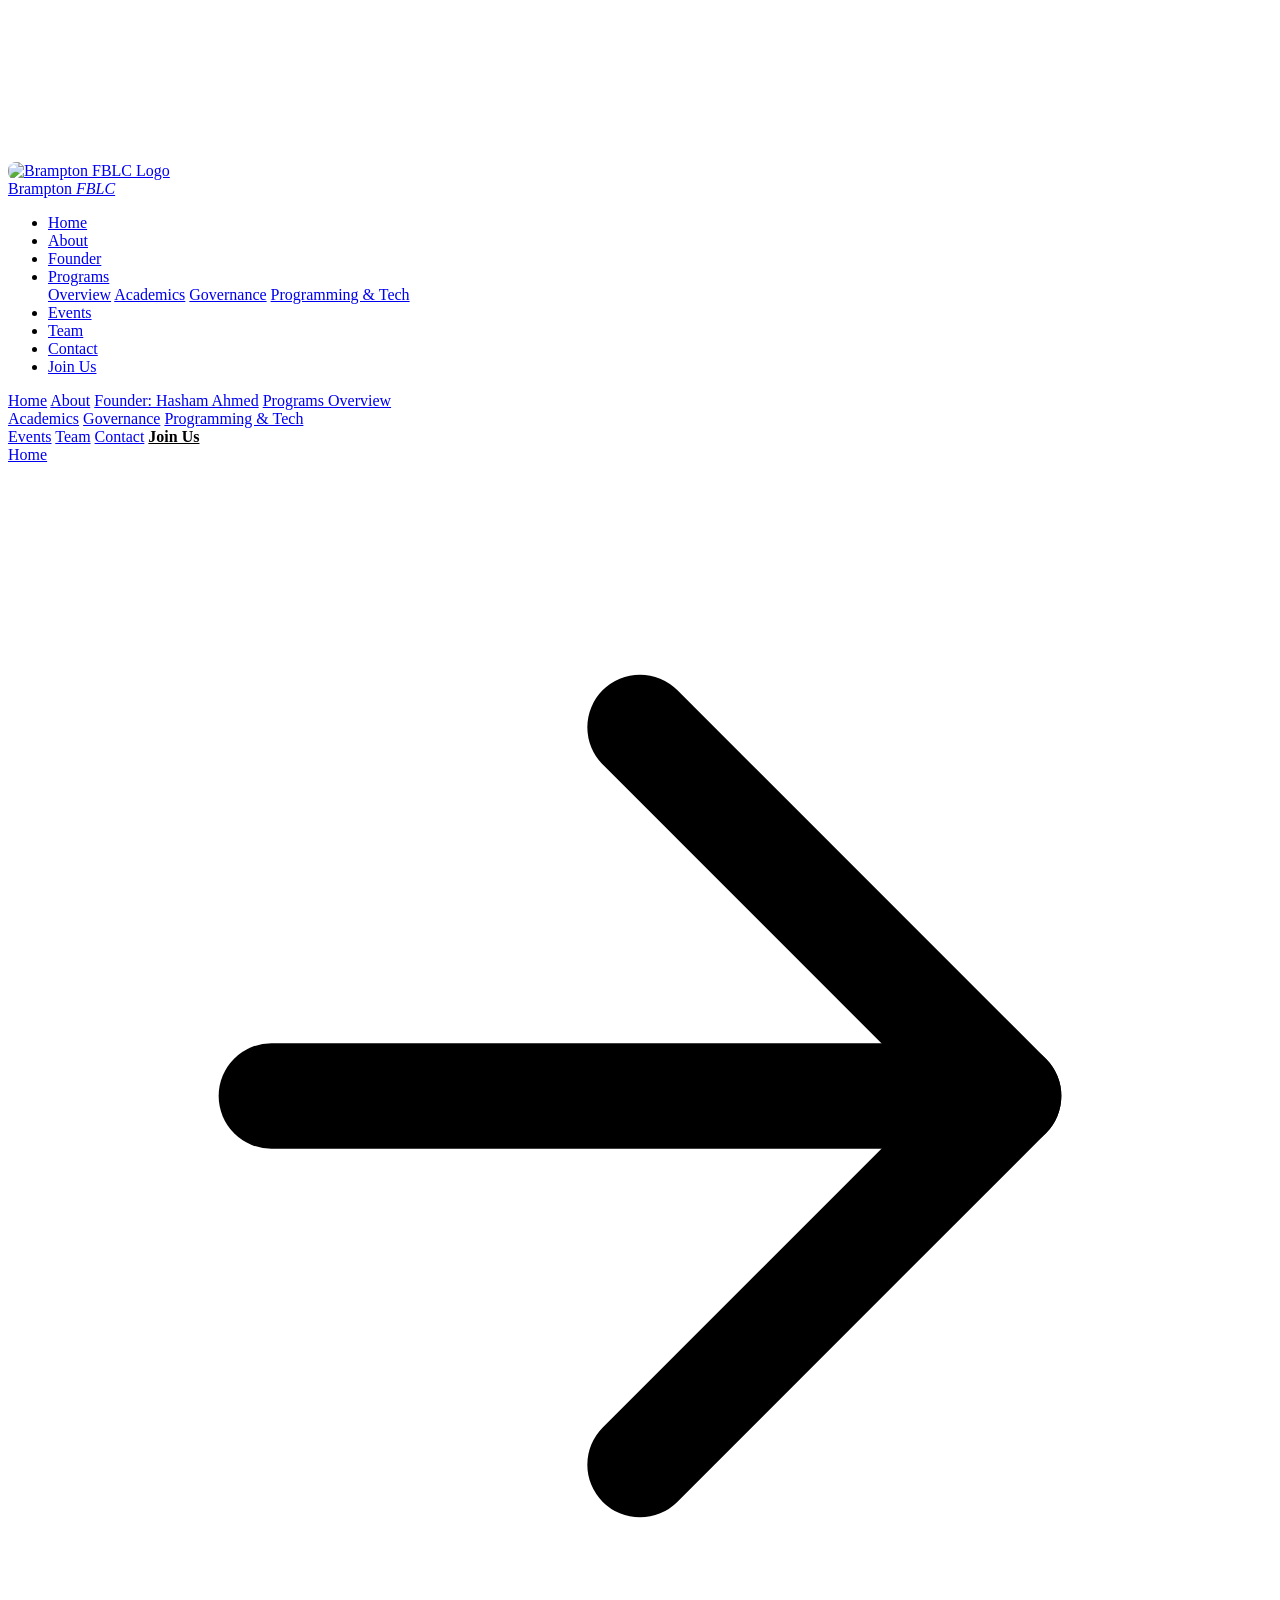
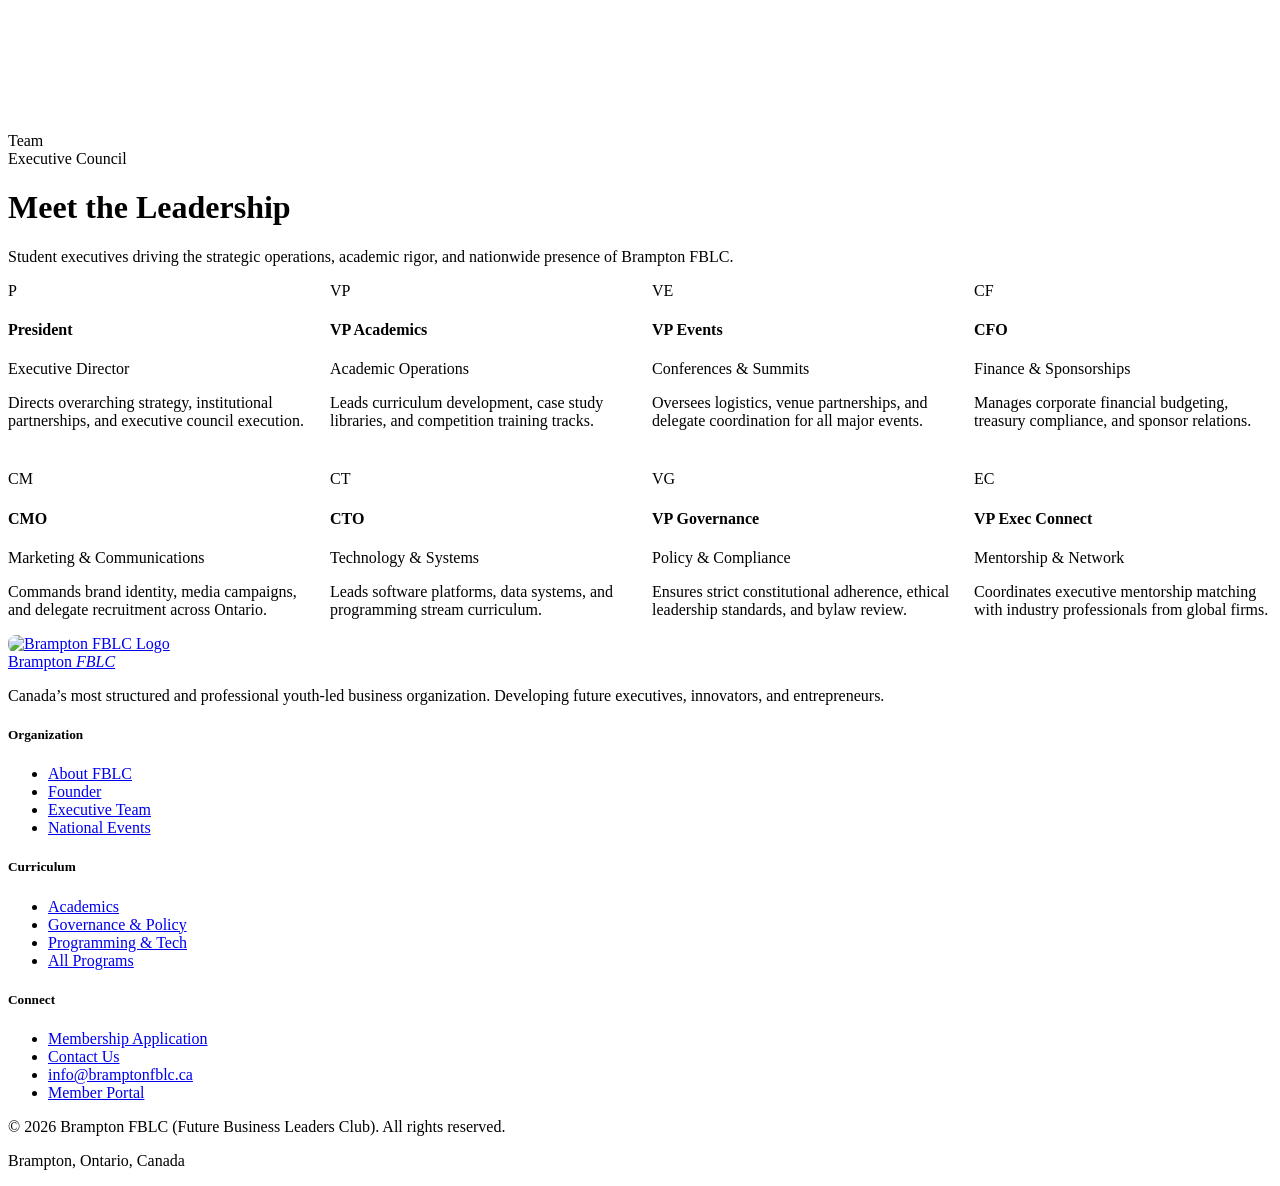
==== team.html @ 7f8937da "Add files via upload" ====
<!DOCTYPE html>
<html lang="en">
<head>
  <meta charset="UTF-8">
  <meta name="viewport" content="width=device-width, initial-scale=1.0">
  <title>Executive Leadership | Brampton FBLC</title>
  <meta name="description" content="Brampton Future Business Leaders Club - Canada's most structured and professional youth-led business leadership organization.">
  <link rel="icon" type="image/png" href="images/logo.png">
  <link rel="shortcut icon" type="image/png" href="images/logo.png">
  <link rel="stylesheet" href="css/style.css">
</head>
<body class="pt-out">

  <!-- Page Transition Curtain -->
  <div id="pt">
    <div class="pt-strip"></div>
    <div class="pt-strip"></div>
    <div class="pt-strip"></div>
    <div class="pt-strip"></div>
    <div class="pt-strip"></div>
  </div>

  <canvas id="particle-canvas"></canvas>

  <!-- Navbar -->
  <nav id="navbar">
    <a href="index.html" class="nav-logo">
      <div class="nav-logo-mark" style="background: transparent; overflow: hidden; border-radius: 8px;">
        <img src="images/logo.png" alt="Brampton FBLC Logo" style="width: 100%; height: 100%; object-fit: contain;">
      </div>
      <div class="nav-logo-text">Brampton <em>FBLC</em></div>
    </a>

    <ul class="nav-links">
      <li><a href="index.html" class="">Home</a></li>
      <li><a href="about.html" class="">About</a></li>
      <li><a href="founder.html" class="">Founder</a></li>
      <li class="has-sub">
        <a href="programs.html" class="">Programs</a>
        <div class="nav-dropdown">
          <a href="programs.html">Overview</a>
          <a href="academics.html">Academics</a>
          <a href="governance.html">Governance</a>
          <a href="programming.html">Programming & Tech</a>
        </div>
      </li>
      <li><a href="events.html" class="">Events</a></li>
      <li><a href="team.html" class="active">Team</a></li>
      <li><a href="contact.html" class="">Contact</a></li>
      <li><a href="join.html" class="nav-cta-btn">Join Us</a></li>
    </ul>

    <div class="hamburger" id="hamburger" aria-label="Toggle navigation">
      <span></span><span></span><span></span>
    </div>
  </nav>

  <!-- Mobile Menu -->
  <div class="mob-menu" id="mob-menu">
    <a href="index.html">Home</a>
    <a href="about.html">About</a>
    <a href="founder.html">Founder: Hasham Ahmed</a>
    <a href="programs.html">Programs Overview</a>
    <div class="mob-sub">
      <a href="academics.html">Academics</a>
      <a href="governance.html">Governance</a>
      <a href="programming.html">Programming & Tech</a>
    </div>
    <a href="events.html">Events</a>
    <a href="team.html">Team</a>
    <a href="contact.html">Contact</a>
    <a href="join.html" style="color: var(--red-2); font-weight: 700;">Join Us</a>
  </div>

  <div class="page-hero">
    <div class="page-hero-bg bg-trophy-celebration"></div>
    <div class="page-hero-overlay"></div>
    <div class="container page-hero-inner">
      <div class="breadcrumb">
        <a href="index.html">Home</a> <svg viewBox="0 0 24 24" fill="none" stroke="currentColor" stroke-width="2" stroke-linecap="round" stroke-linejoin="round"><line x1="5" y1="12" x2="19" y2="12"></line><polyline points="12 5 19 12 12 19"></polyline></svg> <span>Team</span>
      </div>
      <span class="ph-tag">Executive Council</span>
      <h1 class="ph-title">Meet the <span>Leadership</span></h1>
      <p class="ph-desc">
        Student executives driving the strategic operations, academic rigor, and nationwide presence of Brampton FBLC.
      </p>
    </div>
    <div class="ph-line"></div>
  </div>

  <section class="section-pad">
    <div class="container">
      <div style="display: grid; grid-template-columns: repeat(auto-fit, minmax(250px, 1fr)); gap: 24px;">
        
        <div class="card team-card reveal d1">
          <div class="team-avatar">P</div>
          <h4>President</h4>
          <div class="t-role">Executive Director</div>
          <p class="t-bio">Directs overarching strategy, institutional partnerships, and executive council execution.</p>
        </div>

        <div class="card team-card reveal d2">
          <div class="team-avatar">VP</div>
          <h4>VP Academics</h4>
          <div class="t-role">Academic Operations</div>
          <p class="t-bio">Leads curriculum development, case study libraries, and competition training tracks.</p>
        </div>

        <div class="card team-card reveal d3">
          <div class="team-avatar">VE</div>
          <h4>VP Events</h4>
          <div class="t-role">Conferences & Summits</div>
          <p class="t-bio">Oversees logistics, venue partnerships, and delegate coordination for all major events.</p>
        </div>

        <div class="card team-card reveal d4">
          <div class="team-avatar">CF</div>
          <h4>CFO</h4>
          <div class="t-role">Finance & Sponsorships</div>
          <p class="t-bio">Manages corporate financial budgeting, treasury compliance, and sponsor relations.</p>
        </div>

        <div class="card team-card reveal d5">
          <div class="team-avatar">CM</div>
          <h4>CMO</h4>
          <div class="t-role">Marketing & Communications</div>
          <p class="t-bio">Commands brand identity, media campaigns, and delegate recruitment across Ontario.</p>
        </div>

        <div class="card team-card reveal d6">
          <div class="team-avatar">CT</div>
          <h4>CTO</h4>
          <div class="t-role">Technology & Systems</div>
          <p class="t-bio">Leads software platforms, data systems, and programming stream curriculum.</p>
        </div>

        <div class="card team-card reveal d7">
          <div class="team-avatar">VG</div>
          <h4>VP Governance</h4>
          <div class="t-role">Policy & Compliance</div>
          <p class="t-bio">Ensures strict constitutional adherence, ethical leadership standards, and bylaw review.</p>
        </div>

        <div class="card team-card reveal d8">
          <div class="team-avatar">EC</div>
          <h4>VP Exec Connect</h4>
          <div class="t-role">Mentorship & Network</div>
          <p class="t-bio">Coordinates executive mentorship matching with industry professionals from global firms.</p>
        </div>

      </div>
    </div>
  </section>

  <!-- Footer -->
  <footer>
    <div class="ft-top">
      <div class="ft-brand">
        <a href="index.html" class="nav-logo">
          <div class="nav-logo-mark" style="background: transparent; overflow: hidden; border-radius: 8px;">
            <img src="images/logo.png" alt="Brampton FBLC Logo" style="width: 100%; height: 100%; object-fit: contain;">
          </div>
          <div class="nav-logo-text">Brampton <em>FBLC</em></div>
        </a>
        <p>Canada’s most structured and professional youth-led business organization. Developing future executives, innovators, and entrepreneurs.</p>
      </div>

      <div class="ft-col">
        <h5>Organization</h5>
        <ul>
          <li><a href="about.html">About FBLC</a></li>
          <li><a href="founder.html">Founder</a></li>
          <li><a href="team.html">Executive Team</a></li>
          <li><a href="events.html">National Events</a></li>
        </ul>
      </div>

      <div class="ft-col">
        <h5>Curriculum</h5>
        <ul>
          <li><a href="academics.html">Academics</a></li>
          <li><a href="governance.html">Governance & Policy</a></li>
          <li><a href="programming.html">Programming & Tech</a></li>
          <li><a href="programs.html">All Programs</a></li>
        </ul>
      </div>

      <div class="ft-col">
        <h5>Connect</h5>
        <ul>
          <li><a href="join.html">Membership Application</a></li>
          <li><a href="contact.html">Contact Us</a></li>
          <li><a href="mailto:info@bramptonfblc.ca">info@bramptonfblc.ca</a></li>
          <li><a href="#">Member Portal</a></li>
        </ul>
      </div>
    </div>

    <div class="ft-bottom">
      <p>&copy; 2026 Brampton FBLC (Future Business Leaders Club). All rights reserved.</p>
      <p>Brampton, Ontario, Canada</p>
    </div>
  </footer>

  <script src="js/main.js"></script>
</body>
</html>
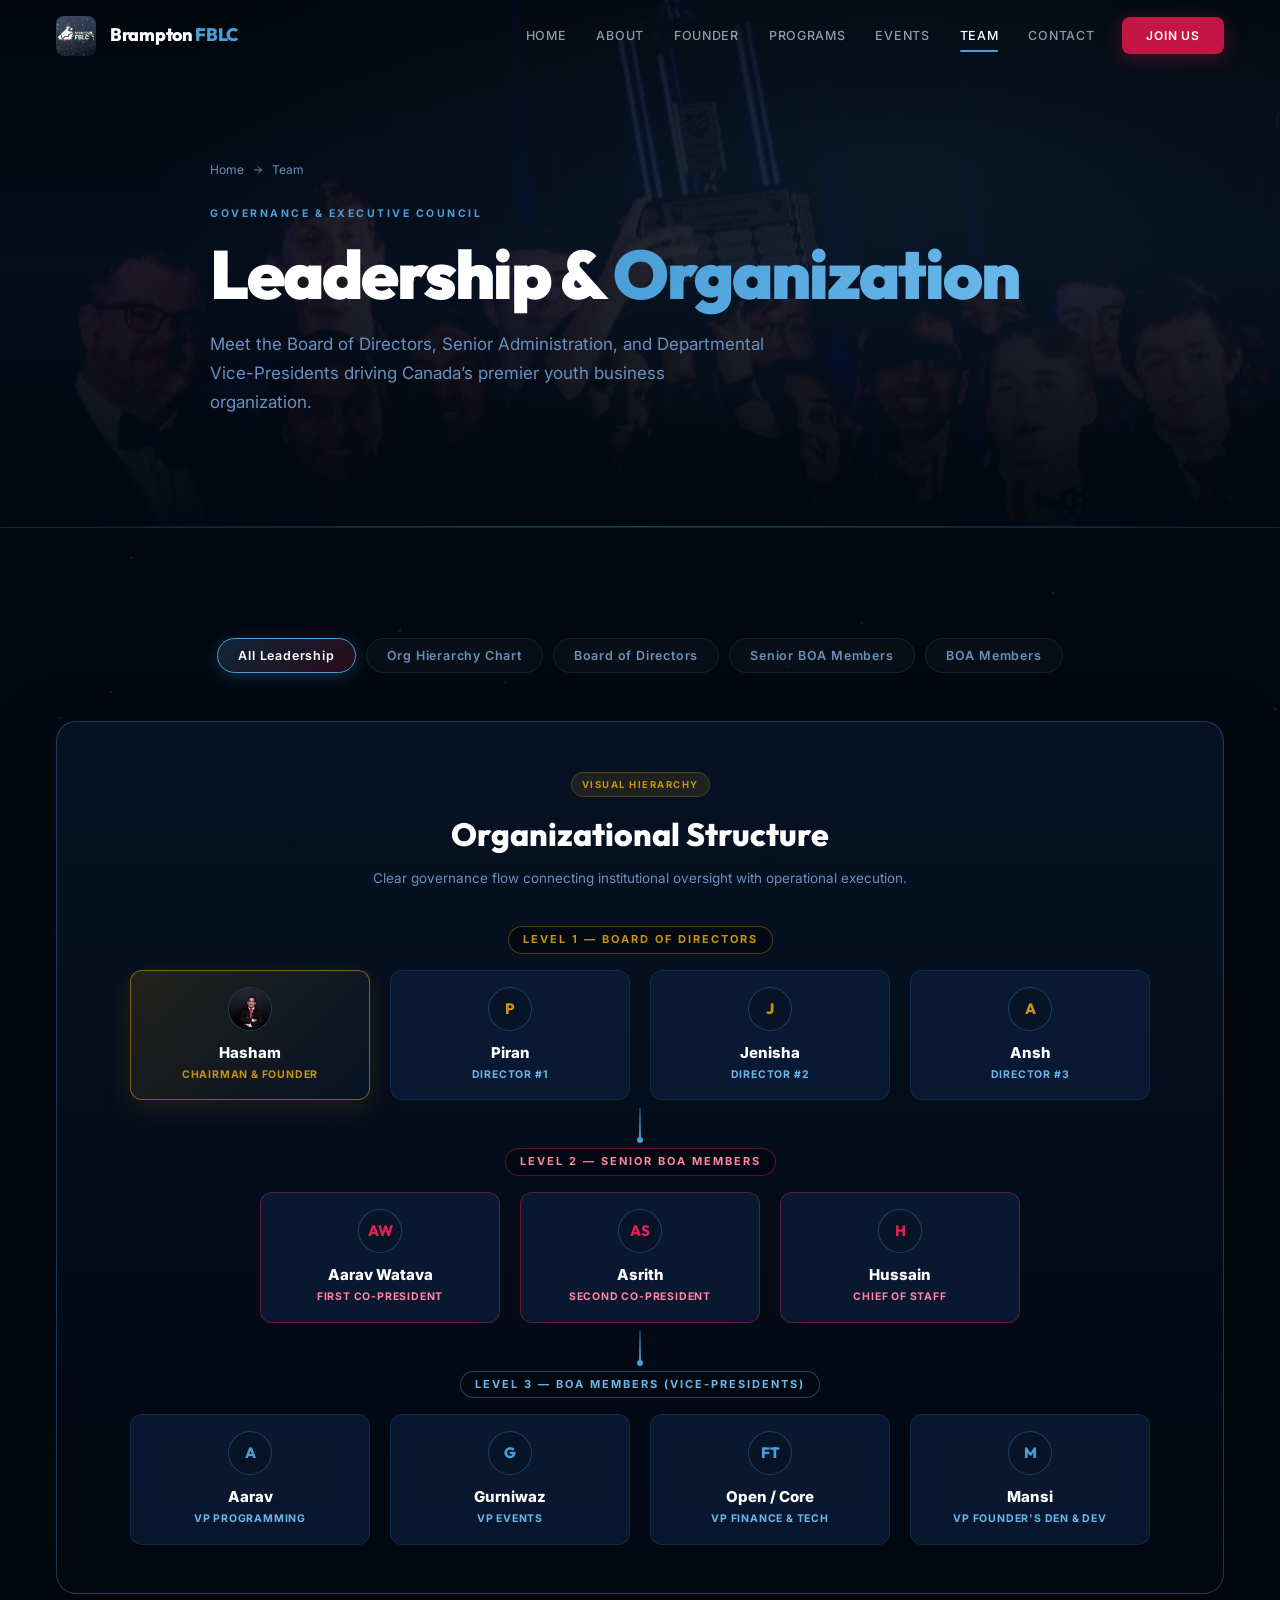
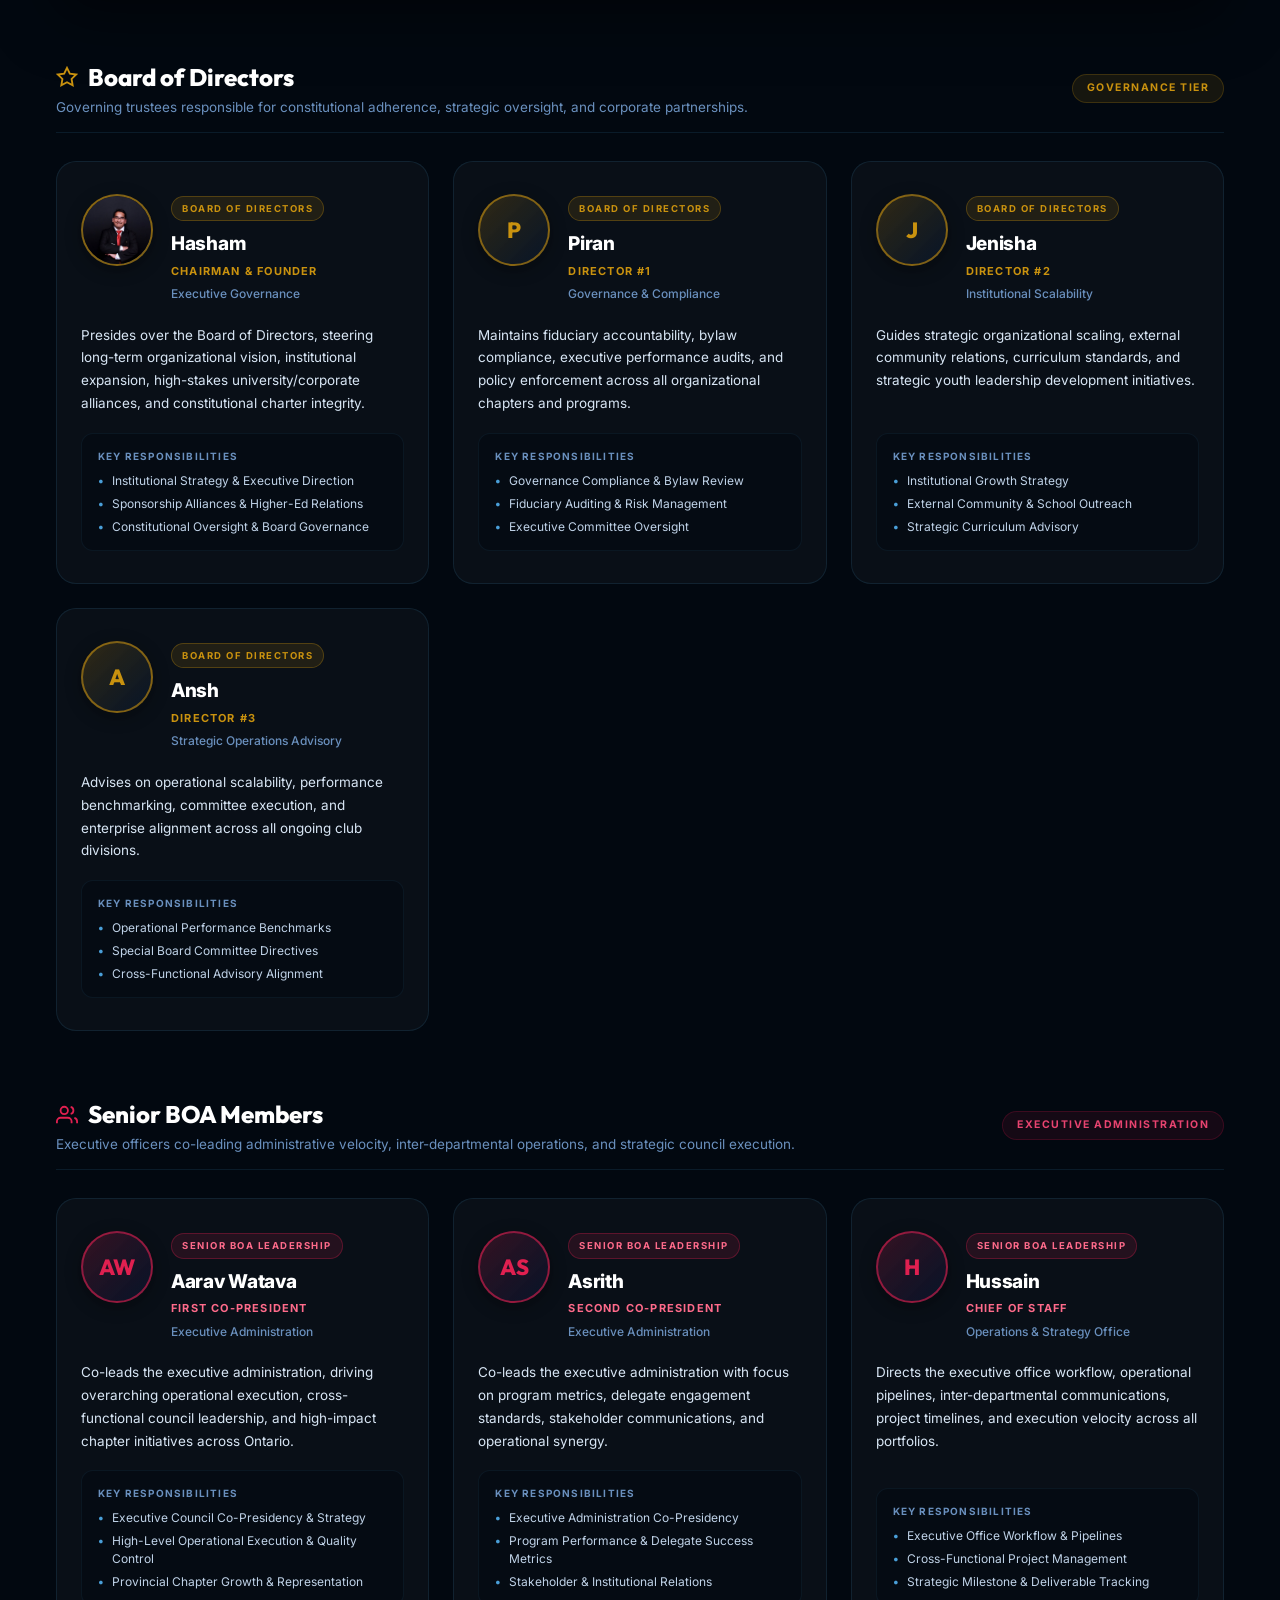
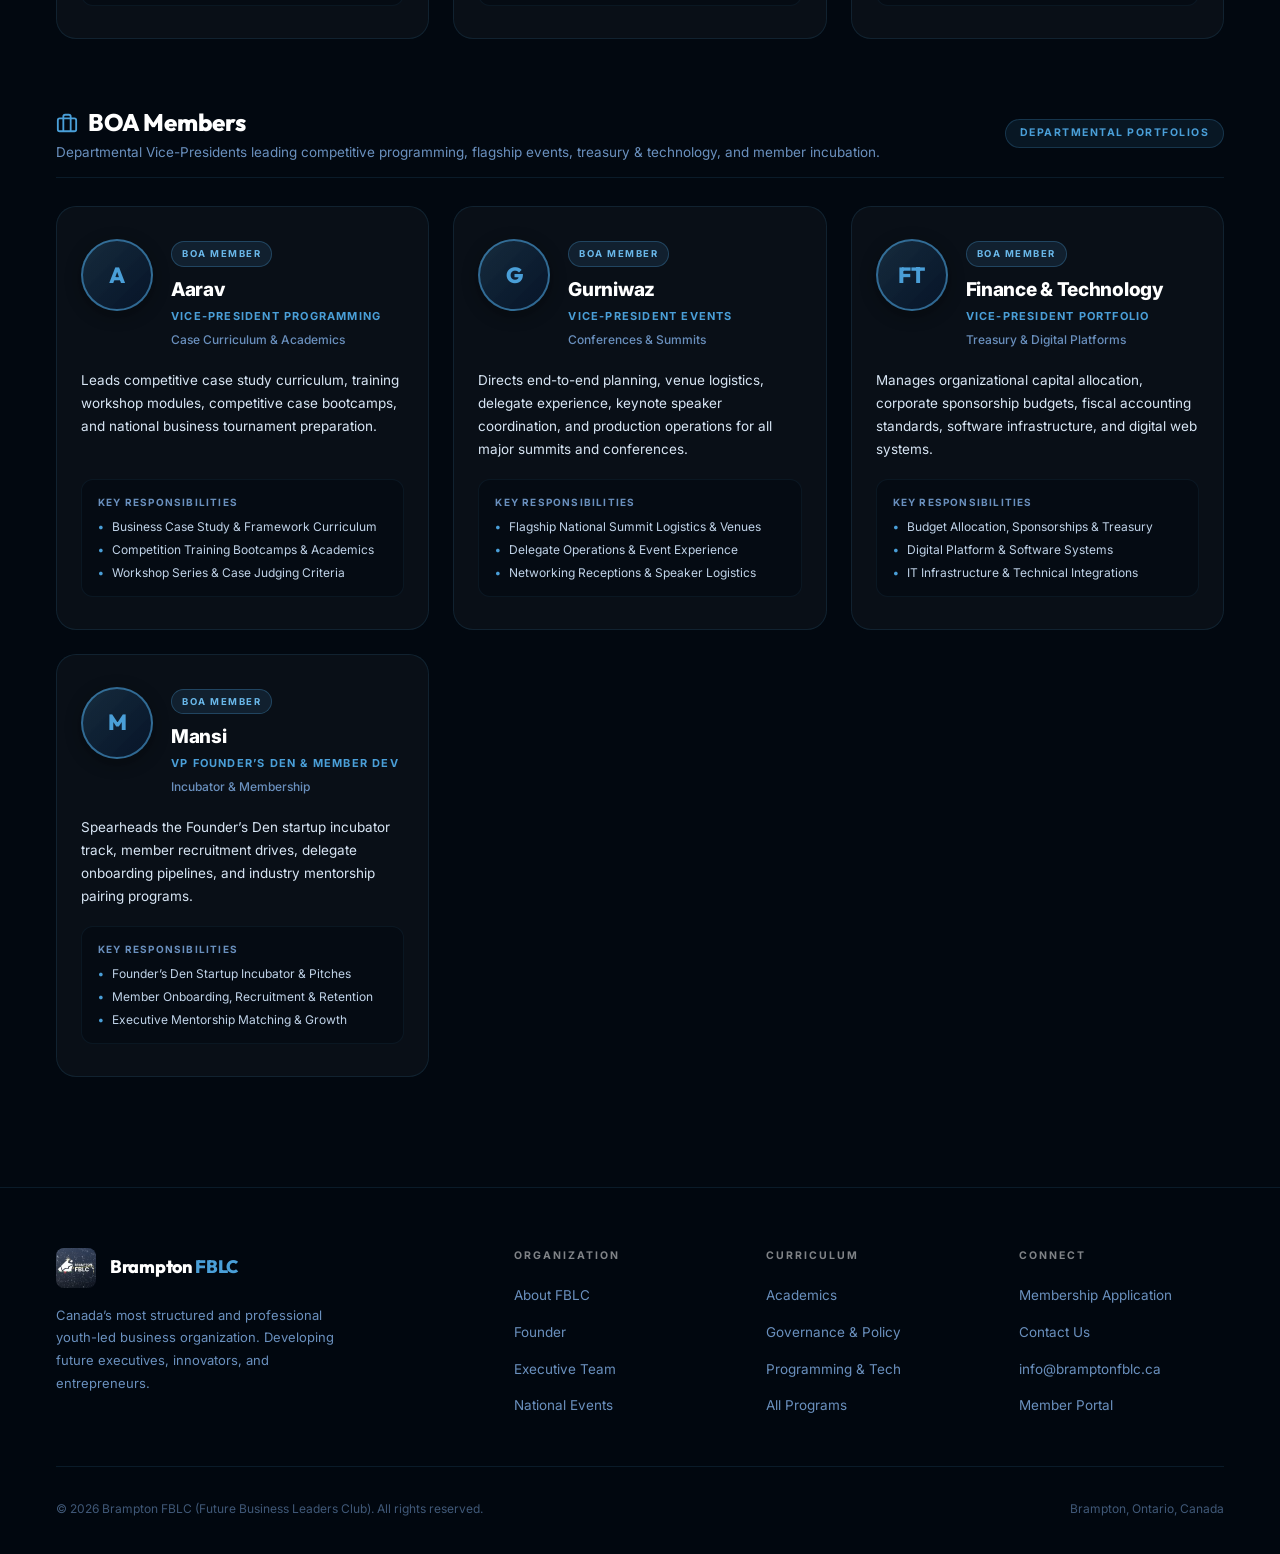
==== commit 0af4abbf: "Update team.html" ====
--- a/team.html
+++ b/team.html
@@ -79,10 +79,10 @@
       <div class="breadcrumb">
         <a href="index.html">Home</a> <svg viewBox="0 0 24 24" fill="none" stroke="currentColor" stroke-width="2" stroke-linecap="round" stroke-linejoin="round"><line x1="5" y1="12" x2="19" y2="12"></line><polyline points="12 5 19 12 12 19"></polyline></svg> <span>Team</span>
       </div>
-      <span class="ph-tag">Executive Council</span>
-      <h1 class="ph-title">Meet the <span>Leadership</span></h1>
+      <span class="ph-tag">Governance & Executive Council</span>
+      <h1 class="ph-title">Leadership & <span>Organization</span></h1>
       <p class="ph-desc">
-        Student executives driving the strategic operations, academic rigor, and nationwide presence of Brampton FBLC.
+        Meet the Board of Directors, Senior Administration, and Departmental Vice-Presidents driving Canada’s premier youth business organization.
       </p>
     </div>
     <div class="ph-line"></div>
@@ -90,65 +90,434 @@
 
   <section class="section-pad">
     <div class="container">
-      <div style="display: grid; grid-template-columns: repeat(auto-fit, minmax(250px, 1fr)); gap: 24px;">
-        
-        <div class="card team-card reveal d1">
-          <div class="team-avatar">P</div>
-          <h4>President</h4>
-          <div class="t-role">Executive Director</div>
-          <p class="t-bio">Directs overarching strategy, institutional partnerships, and executive council execution.</p>
-        </div>
-
-        <div class="card team-card reveal d2">
-          <div class="team-avatar">VP</div>
-          <h4>VP Academics</h4>
-          <div class="t-role">Academic Operations</div>
-          <p class="t-bio">Leads curriculum development, case study libraries, and competition training tracks.</p>
-        </div>
-
-        <div class="card team-card reveal d3">
-          <div class="team-avatar">VE</div>
-          <h4>VP Events</h4>
-          <div class="t-role">Conferences & Summits</div>
-          <p class="t-bio">Oversees logistics, venue partnerships, and delegate coordination for all major events.</p>
-        </div>
-
-        <div class="card team-card reveal d4">
-          <div class="team-avatar">CF</div>
-          <h4>CFO</h4>
-          <div class="t-role">Finance & Sponsorships</div>
-          <p class="t-bio">Manages corporate financial budgeting, treasury compliance, and sponsor relations.</p>
-        </div>
-
-        <div class="card team-card reveal d5">
-          <div class="team-avatar">CM</div>
-          <h4>CMO</h4>
-          <div class="t-role">Marketing & Communications</div>
-          <p class="t-bio">Commands brand identity, media campaigns, and delegate recruitment across Ontario.</p>
-        </div>
-
-        <div class="card team-card reveal d6">
-          <div class="team-avatar">CT</div>
-          <h4>CTO</h4>
-          <div class="t-role">Technology & Systems</div>
-          <p class="t-bio">Leads software platforms, data systems, and programming stream curriculum.</p>
-        </div>
-
-        <div class="card team-card reveal d7">
-          <div class="team-avatar">VG</div>
-          <h4>VP Governance</h4>
-          <div class="t-role">Policy & Compliance</div>
-          <p class="t-bio">Ensures strict constitutional adherence, ethical leadership standards, and bylaw review.</p>
-        </div>
-
-        <div class="card team-card reveal d8">
-          <div class="team-avatar">EC</div>
-          <h4>VP Exec Connect</h4>
-          <div class="t-role">Mentorship & Network</div>
-          <p class="t-bio">Coordinates executive mentorship matching with industry professionals from global firms.</p>
-        </div>
-
-      </div>
+      
+      <!-- Interactive Category Filter Bar -->
+      <div class="team-filter-bar reveal d1">
+        <button class="team-filter-btn active" data-filter="all">All Leadership</button>
+        <button class="team-filter-btn" data-filter="chart">Org Hierarchy Chart</button>
+        <button class="team-filter-btn" data-filter="bod">Board of Directors</button>
+        <button class="team-filter-btn" data-filter="sr-boa">Senior BOA Members</button>
+        <button class="team-filter-btn" data-filter="boa">BOA Members</button>
+      </div>
+
+      <!-- =========================================================================
+           1. ORGANIZATIONAL STRUCTURE HIERARCHY CHART
+           ========================================================================= -->
+      <div id="org-chart-section" class="org-chart-container reveal d2">
+        <div class="org-chart-intro">
+          <div class="team-tier-tag gold" style="margin-bottom: 12px;">Visual Hierarchy</div>
+          <h2 style="font-family: 'Outfit', sans-serif; font-size: clamp(22px, 3vw, 32px); font-weight: 800; color: #fff; margin-bottom: 8px;">
+            Organizational Structure
+          </h2>
+          <p style="font-size: 13.5px; color: var(--muted);">
+            Clear governance flow connecting institutional oversight with operational execution.
+          </p>
+        </div>
+
+        <div class="org-tree">
+          
+          <!-- Level 1: Board of Directors -->
+          <div class="org-tier">
+            <span class="org-tier-label" style="color: var(--gold); border-color: rgba(201, 146, 15, 0.4);">Level 1 — Board of Directors</span>
+            <div class="org-row">
+              <div class="org-node node-chairman">
+                <div class="org-node-avatar"><img src="images/hasham_ahmed.jpg" alt="Hasham Ahmed"></div>
+                <div class="org-node-name">Hasham</div>
+                <div class="org-node-title">Chairman & Founder</div>
+              </div>
+              <div class="org-node">
+                <div class="org-node-avatar" style="color: var(--gold);">P</div>
+                <div class="org-node-name">Piran</div>
+                <div class="org-node-title">Director #1</div>
+              </div>
+              <div class="org-node">
+                <div class="org-node-avatar" style="color: var(--gold);">J</div>
+                <div class="org-node-name">Jenisha</div>
+                <div class="org-node-title">Director #2</div>
+              </div>
+              <div class="org-node">
+                <div class="org-node-avatar" style="color: var(--gold);">A</div>
+                <div class="org-node-name">Ansh</div>
+                <div class="org-node-title">Director #3</div>
+              </div>
+            </div>
+          </div>
+
+          <!-- Connector 1 -> 2 -->
+          <div class="org-connector"></div>
+
+          <!-- Level 2: Senior BOA Members -->
+          <div class="org-tier">
+            <span class="org-tier-label" style="color: #ff85a1; border-color: rgba(224, 32, 80, 0.4);">Level 2 — Senior BOA Members</span>
+            <div class="org-row">
+              <div class="org-node node-senior">
+                <div class="org-node-avatar" style="color: var(--red-2);">AW</div>
+                <div class="org-node-name">Aarav Watava</div>
+                <div class="org-node-title">First Co-President</div>
+              </div>
+              <div class="org-node node-senior">
+                <div class="org-node-avatar" style="color: var(--red-2);">AS</div>
+                <div class="org-node-name">Asrith</div>
+                <div class="org-node-title">Second Co-President</div>
+              </div>
+              <div class="org-node node-senior">
+                <div class="org-node-avatar" style="color: var(--red-2);">H</div>
+                <div class="org-node-name">Hussain</div>
+                <div class="org-node-title">Chief of Staff</div>
+              </div>
+            </div>
+          </div>
+
+          <!-- Connector 2 -> 3 -->
+          <div class="org-connector"></div>
+
+          <!-- Level 3: BOA Members -->
+          <div class="org-tier">
+            <span class="org-tier-label" style="color: var(--blue-2); border-color: rgba(74, 159, 216, 0.4);">Level 3 — BOA Members (Vice-Presidents)</span>
+            <div class="org-row">
+              <div class="org-node">
+                <div class="org-node-avatar">A</div>
+                <div class="org-node-name">Aarav</div>
+                <div class="org-node-title">VP Programming</div>
+              </div>
+              <div class="org-node">
+                <div class="org-node-avatar">G</div>
+                <div class="org-node-name">Gurniwaz</div>
+                <div class="org-node-title">VP Events</div>
+              </div>
+              <div class="org-node">
+                <div class="org-node-avatar">FT</div>
+                <div class="org-node-name">Open / Core</div>
+                <div class="org-node-title">VP Finance & Tech</div>
+              </div>
+              <div class="org-node">
+                <div class="org-node-avatar">M</div>
+                <div class="org-node-name">Mansi</div>
+                <div class="org-node-title">VP Founder's Den & Dev</div>
+              </div>
+            </div>
+          </div>
+
+        </div>
+      </div>
+
+      <!-- =========================================================================
+           2. BOARD OF DIRECTORS (TIER 1)
+           ========================================================================= -->
+      <div id="bod-section" style="margin-bottom: 64px;">
+        <div class="team-group-header reveal d1">
+          <div>
+            <h3><svg width="22" height="22" viewBox="0 0 24 24" fill="none" stroke="currentColor" stroke-width="2" style="color: var(--gold);"><polygon points="12 2 15.09 8.26 22 9.27 17 14.14 18.18 21.02 12 17.77 5.82 21.02 7 14.14 2 9.27 8.91 8.26 12 2"></polygon></svg> Board of Directors</h3>
+            <p class="team-group-desc">Governing trustees responsible for constitutional adherence, strategic oversight, and corporate partnerships.</p>
+          </div>
+          <span class="badge badge-gold">Governance Tier</span>
+        </div>
+
+        <div style="display: grid; grid-template-columns: repeat(auto-fit, minmax(280px, 1fr)); gap: 24px;">
+          
+          <!-- Chairman: Hasham -->
+          <div class="card team-card reveal d1">
+            <div class="team-card-top">
+              <div class="team-avatar avatar-gold has-photo">
+                <img src="images/hasham_ahmed.jpg" alt="Hasham Ahmed - Chairman & Founder">
+              </div>
+              <div class="team-header-info">
+                <span class="team-tier-tag gold">Board of Directors</span>
+                <h4>Hasham</h4>
+                <div class="t-role" style="color: var(--gold);">Chairman & Founder</div>
+                <div class="t-dept">Executive Governance</div>
+              </div>
+            </div>
+            <p class="t-bio">
+              Presides over the Board of Directors, steering long-term organizational vision, institutional expansion, high-stakes university/corporate alliances, and constitutional charter integrity.
+            </p>
+            <div class="team-responsibilities">
+              <h5>Key Responsibilities</h5>
+              <ul>
+                <li>Institutional Strategy & Executive Direction</li>
+                <li>Sponsorship Alliances & Higher-Ed Relations</li>
+                <li>Constitutional Oversight & Board Governance</li>
+              </ul>
+            </div>
+          </div>
+
+          <!-- Director #1: Piran -->
+          <div class="card team-card reveal d2">
+            <div class="team-card-top">
+              <div class="team-avatar avatar-gold">P</div>
+              <div class="team-header-info">
+                <span class="team-tier-tag gold">Board of Directors</span>
+                <h4>Piran</h4>
+                <div class="t-role" style="color: var(--gold);">Director #1</div>
+                <div class="t-dept">Governance & Compliance</div>
+              </div>
+            </div>
+            <p class="t-bio">
+              Maintains fiduciary accountability, bylaw compliance, executive performance audits, and policy enforcement across all organizational chapters and programs.
+            </p>
+            <div class="team-responsibilities">
+              <h5>Key Responsibilities</h5>
+              <ul>
+                <li>Governance Compliance & Bylaw Review</li>
+                <li>Fiduciary Auditing & Risk Management</li>
+                <li>Executive Committee Oversight</li>
+              </ul>
+            </div>
+          </div>
+
+          <!-- Director #2: Jenisha -->
+          <div class="card team-card reveal d3">
+            <div class="team-card-top">
+              <div class="team-avatar avatar-gold">J</div>
+              <div class="team-header-info">
+                <span class="team-tier-tag gold">Board of Directors</span>
+                <h4>Jenisha</h4>
+                <div class="t-role" style="color: var(--gold);">Director #2</div>
+                <div class="t-dept">Institutional Scalability</div>
+              </div>
+            </div>
+            <p class="t-bio">
+              Guides strategic organizational scaling, external community relations, curriculum standards, and strategic youth leadership development initiatives.
+            </p>
+            <div class="team-responsibilities">
+              <h5>Key Responsibilities</h5>
+              <ul>
+                <li>Institutional Growth Strategy</li>
+                <li>External Community & School Outreach</li>
+                <li>Strategic Curriculum Advisory</li>
+              </ul>
+            </div>
+          </div>
+
+          <!-- Director #3: Ansh -->
+          <div class="card team-card reveal d4">
+            <div class="team-card-top">
+              <div class="team-avatar avatar-gold">A</div>
+              <div class="team-header-info">
+                <span class="team-tier-tag gold">Board of Directors</span>
+                <h4>Ansh</h4>
+                <div class="t-role" style="color: var(--gold);">Director #3</div>
+                <div class="t-dept">Strategic Operations Advisory</div>
+              </div>
+            </div>
+            <p class="t-bio">
+              Advises on operational scalability, performance benchmarking, committee execution, and enterprise alignment across all ongoing club divisions.
+            </p>
+            <div class="team-responsibilities">
+              <h5>Key Responsibilities</h5>
+              <ul>
+                <li>Operational Performance Benchmarks</li>
+                <li>Special Board Committee Directives</li>
+                <li>Cross-Functional Advisory Alignment</li>
+              </ul>
+            </div>
+          </div>
+
+        </div>
+      </div>
+
+      <!-- =========================================================================
+           3. SENIOR BOA MEMBERS (TIER 2)
+           ========================================================================= -->
+      <div id="sr-boa-section" style="margin-bottom: 64px;">
+        <div class="team-group-header reveal d1">
+          <div>
+            <h3><svg width="22" height="22" viewBox="0 0 24 24" fill="none" stroke="currentColor" stroke-width="2" style="color: var(--red-2);"><path d="M17 21v-2a4 4 0 0 0-4-4H5a4 4 0 0 0-4 4v2"></path><circle cx="9" cy="7" r="4"></circle><path d="M23 21v-2a4 4 0 0 0-3-3.87"></path><path d="M16 3.13a4 4 0 0 1 0 7.75"></path></svg> Senior BOA Members</h3>
+            <p class="team-group-desc">Executive officers co-leading administrative velocity, inter-departmental operations, and strategic council execution.</p>
+          </div>
+          <span class="badge badge-red">Executive Administration</span>
+        </div>
+
+        <div style="display: grid; grid-template-columns: repeat(auto-fit, minmax(320px, 1fr)); gap: 24px;">
+          
+          <!-- First Co-President: Aarav Watava -->
+          <div class="card team-card reveal d1">
+            <div class="team-card-top">
+              <div class="team-avatar avatar-red">AW</div>
+              <div class="team-header-info">
+                <span class="team-tier-tag red">Senior BOA Leadership</span>
+                <h4>Aarav Watava</h4>
+                <div class="t-role" style="color: #ff6b8b;">First Co-President</div>
+                <div class="t-dept">Executive Administration</div>
+              </div>
+            </div>
+            <p class="t-bio">
+              Co-leads the executive administration, driving overarching operational execution, cross-functional council leadership, and high-impact chapter initiatives across Ontario.
+            </p>
+            <div class="team-responsibilities">
+              <h5>Key Responsibilities</h5>
+              <ul>
+                <li>Executive Council Co-Presidency & Strategy</li>
+                <li>High-Level Operational Execution & Quality Control</li>
+                <li>Provincial Chapter Growth & Representation</li>
+              </ul>
+            </div>
+          </div>
+
+          <!-- Second Co-President: Asrith -->
+          <div class="card team-card reveal d2">
+            <div class="team-card-top">
+              <div class="team-avatar avatar-red">AS</div>
+              <div class="team-header-info">
+                <span class="team-tier-tag red">Senior BOA Leadership</span>
+                <h4>Asrith</h4>
+                <div class="t-role" style="color: #ff6b8b;">Second Co-President</div>
+                <div class="t-dept">Executive Administration</div>
+              </div>
+            </div>
+            <p class="t-bio">
+              Co-leads the executive administration with focus on program metrics, delegate engagement standards, stakeholder communications, and operational synergy.
+            </p>
+            <div class="team-responsibilities">
+              <h5>Key Responsibilities</h5>
+              <ul>
+                <li>Executive Administration Co-Presidency</li>
+                <li>Program Performance & Delegate Success Metrics</li>
+                <li>Stakeholder & Institutional Relations</li>
+              </ul>
+            </div>
+          </div>
+
+          <!-- Chief of Staff: Hussain -->
+          <div class="card team-card reveal d3">
+            <div class="team-card-top">
+              <div class="team-avatar avatar-red">H</div>
+              <div class="team-header-info">
+                <span class="team-tier-tag red">Senior BOA Leadership</span>
+                <h4>Hussain</h4>
+                <div class="t-role" style="color: #ff6b8b;">Chief of Staff</div>
+                <div class="t-dept">Operations & Strategy Office</div>
+              </div>
+            </div>
+            <p class="t-bio">
+              Directs the executive office workflow, operational pipelines, inter-departmental communications, project timelines, and execution velocity across all portfolios.
+            </p>
+            <div class="team-responsibilities">
+              <h5>Key Responsibilities</h5>
+              <ul>
+                <li>Executive Office Workflow & Pipelines</li>
+                <li>Cross-Functional Project Management</li>
+                <li>Strategic Milestone & Deliverable Tracking</li>
+              </ul>
+            </div>
+          </div>
+
+        </div>
+      </div>
+
+      <!-- =========================================================================
+           4. BOA MEMBERS (TIER 3 - DEPARTMENTAL VICE-PRESIDENTS)
+           ========================================================================= -->
+      <div id="boa-section">
+        <div class="team-group-header reveal d1">
+          <div>
+            <h3><svg width="22" height="22" viewBox="0 0 24 24" fill="none" stroke="currentColor" stroke-width="2" style="color: var(--blue);"><rect x="2" y="7" width="20" height="14" rx="2" ry="2"></rect><path d="M16 21V5a2 2 0 0 0-2-2h-4a2 2 0 0 0-2 2v16"></path></svg> BOA Members</h3>
+            <p class="team-group-desc">Departmental Vice-Presidents leading competitive programming, flagship events, treasury & technology, and member incubation.</p>
+          </div>
+          <span class="badge badge-blue">Departmental Portfolios</span>
+        </div>
+
+        <div style="display: grid; grid-template-columns: repeat(auto-fit, minmax(280px, 1fr)); gap: 24px;">
+          
+          <!-- VP Programming: Aarav -->
+          <div class="card team-card reveal d1">
+            <div class="team-card-top">
+              <div class="team-avatar avatar-blue">A</div>
+              <div class="team-header-info">
+                <span class="team-tier-tag blue">BOA Member</span>
+                <h4>Aarav</h4>
+                <div class="t-role">Vice-President Programming</div>
+                <div class="t-dept">Case Curriculum & Academics</div>
+              </div>
+            </div>
+            <p class="t-bio">
+              Leads competitive case study curriculum, training workshop modules, competitive case bootcamps, and national business tournament preparation.
+            </p>
+            <div class="team-responsibilities">
+              <h5>Key Responsibilities</h5>
+              <ul>
+                <li>Business Case Study & Framework Curriculum</li>
+                <li>Competition Training Bootcamps & Academics</li>
+                <li>Workshop Series & Case Judging Criteria</li>
+              </ul>
+            </div>
+          </div>
+
+          <!-- VP Events: Gurniwaz -->
+          <div class="card team-card reveal d2">
+            <div class="team-card-top">
+              <div class="team-avatar avatar-blue">G</div>
+              <div class="team-header-info">
+                <span class="team-tier-tag blue">BOA Member</span>
+                <h4>Gurniwaz</h4>
+                <div class="t-role">Vice-President Events</div>
+                <div class="t-dept">Conferences & Summits</div>
+              </div>
+            </div>
+            <p class="t-bio">
+              Directs end-to-end planning, venue logistics, delegate experience, keynote speaker coordination, and production operations for all major summits and conferences.
+            </p>
+            <div class="team-responsibilities">
+              <h5>Key Responsibilities</h5>
+              <ul>
+                <li>Flagship National Summit Logistics & Venues</li>
+                <li>Delegate Operations & Event Experience</li>
+                <li>Networking Receptions & Speaker Logistics</li>
+              </ul>
+            </div>
+          </div>
+
+          <!-- VP Finance & Technology -->
+          <div class="card team-card reveal d3">
+            <div class="team-card-top">
+              <div class="team-avatar avatar-blue">FT</div>
+              <div class="team-header-info">
+                <span class="team-tier-tag blue">BOA Member</span>
+                <h4>Finance & Technology</h4>
+                <div class="t-role">Vice-President Portfolio</div>
+                <div class="t-dept">Treasury & Digital Platforms</div>
+              </div>
+            </div>
+            <p class="t-bio">
+              Manages organizational capital allocation, corporate sponsorship budgets, fiscal accounting standards, software infrastructure, and digital web systems.
+            </p>
+            <div class="team-responsibilities">
+              <h5>Key Responsibilities</h5>
+              <ul>
+                <li>Budget Allocation, Sponsorships & Treasury</li>
+                <li>Digital Platform & Software Systems</li>
+                <li>IT Infrastructure & Technical Integrations</li>
+              </ul>
+            </div>
+          </div>
+
+          <!-- VP Founder's Den Affairs & Member Development: Mansi -->
+          <div class="card team-card reveal d4">
+            <div class="team-card-top">
+              <div class="team-avatar avatar-blue">M</div>
+              <div class="team-header-info">
+                <span class="team-tier-tag blue">BOA Member</span>
+                <h4>Mansi</h4>
+                <div class="t-role">VP Founder’s Den & Member Dev</div>
+                <div class="t-dept">Incubator & Membership</div>
+              </div>
+            </div>
+            <p class="t-bio">
+              Spearheads the Founder’s Den startup incubator track, member recruitment drives, delegate onboarding pipelines, and industry mentorship pairing programs.
+            </p>
+            <div class="team-responsibilities">
+              <h5>Key Responsibilities</h5>
+              <ul>
+                <li>Founder’s Den Startup Incubator & Pitches</li>
+                <li>Member Onboarding, Recruitment & Retention</li>
+                <li>Executive Mentorship Matching & Growth</li>
+              </ul>
+            </div>
+          </div>
+
+        </div>
+      </div>
+
     </div>
   </section>
 
--- a/css/style.css
+++ b/css/style.css
@@ -0,0 +1,1663 @@
+
+/* ================================================================
+   BRAMPTON FBLC — SHARED DESIGN SYSTEM
+   ================================================================ */
+
+/* --- Google Fonts --- */
+@import url('https://fonts.googleapis.com/css2?family=Inter:wght@300;400;500;600;700;800&family=Outfit:wght@400;600;700;800;900&display=swap');
+
+/* --- Variables --- */
+:root {
+  --deep:    #020810;
+  --navy:    #071428;
+  --mid:     #0e2244;
+  --blue:    #4a9fd8;
+  --blue-2:  #6ab8ea;
+  --red:     #c41645;
+  --red-2:   #e02050;
+  --gold:    #c9920f;
+  --white:   #ffffff;
+  --off:     #d8e6f5;
+  --muted:   #6a90be;
+  --glass:   rgba(255,255,255,0.03);
+  --glassH:  rgba(255,255,255,0.06);
+  --border:  rgba(74,159,216,0.13);
+  --borderH: rgba(74,159,216,0.32);
+  --shadow:  0 4px 24px rgba(0,0,0,0.4);
+  --shadowL: 0 16px 56px rgba(0,0,0,0.5);
+  --radius:  12px;
+  --radiusL: 20px;
+  --ease:    cubic-bezier(0.22, 1, 0.36, 1);
+}
+
+/* --- Reset & Base --- */
+*,*::before,*::after { box-sizing: border-box; margin: 0; padding: 0; }
+html { scroll-behavior: smooth; font-size: 16px; }
+body {
+  font-family: 'Inter', sans-serif;
+  background: var(--deep);
+  color: var(--off);
+  overflow-x: hidden;
+  line-height: 1.6;
+}
+img { max-width: 100%; display: block; }
+a { color: inherit; text-decoration: none; }
+button { cursor: pointer; font-family: inherit; border: none; outline: none; }
+::-webkit-scrollbar { width: 5px; }
+::-webkit-scrollbar-track { background: var(--deep); }
+::-webkit-scrollbar-thumb { background: var(--blue); border-radius: 3px; }
+
+/* --- Page Transition Overlay --- */
+#pt {
+  position: fixed;
+  inset: 0;
+  z-index: 9999;
+  pointer-events: none;
+  display: flex;
+}
+.pt-strip {
+  flex: 1;
+  background: var(--navy);
+  transform-origin: top;
+  transform: scaleY(0);
+}
+body.pt-in .pt-strip  { animation: ptIn  0.5s var(--ease) forwards; }
+body.pt-out .pt-strip { animation: ptOut 0.6s var(--ease) forwards; }
+.pt-strip:nth-child(1) { animation-delay: 0ms !important; }
+.pt-strip:nth-child(2) { animation-delay: 40ms !important; }
+.pt-strip:nth-child(3) { animation-delay: 80ms !important; }
+.pt-strip:nth-child(4) { animation-delay: 120ms !important; }
+.pt-strip:nth-child(5) { animation-delay: 160ms !important; }
+
+@keyframes ptIn  { from { transform: scaleY(0); } to { transform: scaleY(1); } }
+@keyframes ptOut { from { transform: scaleY(1); } to { transform: scaleY(0); } }
+
+/* --- Particle Canvas --- */
+#particle-canvas {
+  position: fixed; inset: 0;
+  width: 100%; height: 100%;
+  pointer-events: none;
+  z-index: 0;
+  opacity: 0.35;
+}
+
+/* ================================================================
+   NAVIGATION
+   ================================================================ */
+#navbar {
+  position: fixed; top: 0; left: 0; right: 0;
+  z-index: 1000;
+  height: 72px;
+  display: flex; align-items: center; justify-content: space-between;
+  padding: 0 56px;
+  transition: background 0.4s var(--ease), border-color 0.4s;
+  border-bottom: 1px solid transparent;
+}
+#navbar.scrolled {
+  background: rgba(2, 8, 16, 0.94);
+  backdrop-filter: blur(8px); -webkit-backdrop-filter: blur(8px);
+  border-bottom-color: var(--border);
+}
+.nav-logo {
+  display: flex; align-items: center; gap: 14px;
+}
+.nav-logo-mark {
+  width: 40px; height: 40px;
+  background: linear-gradient(135deg, var(--blue), #2a7dc4);
+  border-radius: 9px;
+  display: flex; align-items: center; justify-content: center;
+  position: relative; overflow: hidden;
+}
+.nav-logo-mark::before {
+  content: '';
+  position: absolute; inset: 0;
+  background: linear-gradient(135deg, rgba(255,255,255,0.15), transparent);
+}
+.nav-logo-mark svg { width: 22px; height: 22px; color: #fff; }
+.nav-logo-text {
+  font-family: 'Outfit', sans-serif;
+  font-size: 18px; font-weight: 800;
+  color: #fff; letter-spacing: -0.3px;
+}
+.nav-logo-text em { font-style: normal; color: var(--blue); }
+.nav-links {
+  display: flex; align-items: center; gap: 2px;
+  list-style: none;
+}
+.nav-links > li { position: relative; }
+.nav-links a {
+  display: block;
+  padding: 8px 14px;
+  font-size: 12.5px; font-weight: 500;
+  color: rgba(216,230,245,0.65);
+  letter-spacing: 0.7px; text-transform: uppercase;
+  border-radius: 8px;
+  transition: color 0.25s, background 0.25s;
+  position: relative;
+}
+.nav-links a::after {
+  content: '';
+  position: absolute; bottom: 2px;
+  left: 14px; right: 14px;
+  height: 1.5px;
+  background: var(--blue);
+  transform: scaleX(0);
+  transform-origin: right;
+  transition: transform 0.3s var(--ease);
+  border-radius: 1px;
+}
+.nav-links a:hover,
+.nav-links a.active { color: #fff; }
+.nav-links a:hover::after,
+.nav-links a.active::after { transform: scaleX(1); transform-origin: left; }
+.nav-links .has-sub > a::after { display: none; }
+/* Dropdown */
+.nav-dropdown {
+  position: absolute; top: calc(100% + 8px); left: 0;
+  min-width: 200px;
+  background: rgba(7,20,40,0.97);
+  backdrop-filter: blur(8px); -webkit-backdrop-filter: blur(8px);
+  border: 1px solid var(--border);
+  border-radius: var(--radius);
+  padding: 8px;
+  opacity: 0; visibility: hidden;
+  transform: translateY(-8px);
+  transition: opacity 0.25s, transform 0.25s, visibility 0.25s;
+  box-shadow: var(--shadowL);
+}
+.has-sub:hover .nav-dropdown {
+  opacity: 1; visibility: visible; transform: translateY(0);
+}
+.nav-dropdown a {
+  display: block; padding: 9px 14px;
+  font-size: 12px; letter-spacing: 0.6px;
+  border-radius: 7px; color: var(--muted);
+  text-transform: uppercase;
+}
+.nav-dropdown a:hover { color: #fff; background: var(--glass); }
+.nav-cta-btn {
+  margin-left: 12px;
+  padding: 9px 24px !important;
+  background: var(--red) !important;
+  color: #fff !important;
+  border-radius: 8px !important;
+  font-weight: 600 !important;
+  letter-spacing: 0.8px !important;
+  text-transform: uppercase !important;
+  font-size: 12px !important;
+  box-shadow: 0 4px 20px rgba(196,22,69,0.35);
+  transition: background 0.25s, box-shadow 0.25s, transform 0.2s !important;
+}
+.nav-cta-btn:hover { background: var(--red-2) !important; box-shadow: 0 6px 28px rgba(196,22,69,0.55) !important; transform: translateY(-2px) !important; }
+.nav-cta-btn::after { display: none !important; }
+/* Hamburger */
+.hamburger {
+  display: none; flex-direction: column; gap: 5px;
+  cursor: pointer; padding: 6px; border-radius: 6px;
+  transition: background 0.2s;
+}
+.hamburger:hover { background: var(--glass); }
+.hamburger span {
+  display: block; width: 24px; height: 1.5px;
+  background: var(--off); border-radius: 2px;
+  transition: transform 0.3s, opacity 0.3s, width 0.3s;
+}
+.hamburger.open span:nth-child(1) { transform: rotate(45deg) translate(4px, 4px); }
+.hamburger.open span:nth-child(2) { opacity: 0; width: 0; }
+.hamburger.open span:nth-child(3) { transform: rotate(-45deg) translate(4px, -4px); }
+/* Mobile menu */
+.mob-menu {
+  display: none;
+  position: fixed; top: 72px; left: 0; right: 0;
+  background: rgba(2,8,16,0.98);
+  backdrop-filter: blur(8px); -webkit-backdrop-filter: blur(8px);
+  border-bottom: 1px solid var(--border);
+  padding: 16px 24px 28px;
+  z-index: 998;
+  flex-direction: column; gap: 4px;
+}
+.mob-menu.open { display: flex; }
+.mob-menu a {
+  display: block; padding: 12px 14px;
+  font-size: 13px; font-weight: 500; letter-spacing: 0.8px;
+  color: var(--muted); text-transform: uppercase;
+  border-radius: 8px; transition: color 0.2s, background 0.2s;
+}
+.mob-menu a:hover { color: #fff; background: var(--glass); }
+.mob-menu .mob-sub { padding-left: 28px; }
+.mob-menu .mob-sub a { font-size: 11.5px; padding: 8px 14px; }
+
+/* ================================================================
+   HERO SECTION
+   ================================================================ */
+.hero {
+  min-height: 100vh;
+  display: flex; align-items: center; justify-content: center;
+  position: relative; overflow: hidden;
+  background: radial-gradient(ellipse at 55% 35%, rgba(14,34,68,0.9) 0%, var(--deep) 65%);
+}
+.hero::before {
+  content: '';
+  position: absolute; inset: 0;
+  background:
+    linear-gradient(180deg, rgba(2,8,16,0) 0%, rgba(2,8,16,0.4) 60%, var(--deep) 100%),
+    repeating-linear-gradient(90deg, rgba(74,159,216,0.02) 0px, rgba(74,159,216,0.02) 1px, transparent 1px, transparent 80px),
+    repeating-linear-gradient(0deg, rgba(74,159,216,0.02) 0px, rgba(74,159,216,0.02) 1px, transparent 1px, transparent 80px);
+}
+.hero-inner {
+  position: relative; z-index: 1;
+  max-width: 900px; text-align: center; padding: 0 24px;
+}
+.hero-label {
+  display: inline-flex; align-items: center; gap: 10px;
+  background: var(--glass);
+  border: 1px solid var(--border);
+  padding: 8px 20px; border-radius: 50px;
+  font-size: 11px; font-weight: 600;
+  color: var(--blue); letter-spacing: 2px; text-transform: uppercase;
+  margin-bottom: 32px;
+  opacity: 0; animation: fadeUp 0.7s 0.3s var(--ease) forwards;
+}
+.hero-label-dot {
+  width: 5px; height: 5px; border-radius: 50%;
+  background: var(--blue);
+  animation: blink 2s infinite;
+}
+@keyframes blink { 0%,100%{opacity:1} 50%{opacity:0.2} }
+.hero-title {
+  font-family: 'Outfit', sans-serif;
+  font-size: clamp(48px, 8.5vw, 100px);
+  font-weight: 900; line-height: 0.95;
+  letter-spacing: -3px;
+  margin-bottom: 24px;
+}
+.hero-title .line { display: block; overflow: hidden; }
+.hero-title .line-inner {
+  display: block;
+  opacity: 0; transform: translateY(100%);
+  animation: lineReveal 0.8s var(--ease) forwards;
+}
+.hero-title .l1 .line-inner { animation-delay: 0.4s; color: #fff; }
+.hero-title .l2 .line-inner {
+  animation-delay: 0.55s;
+  background: linear-gradient(100deg, var(--blue), var(--blue-2), #a8d8f0);
+  -webkit-background-clip: text; -webkit-text-fill-color: transparent;
+  background-clip: text;
+}
+@keyframes lineReveal { to { opacity: 1; transform: translateY(0); } }
+.hero-sub {
+  font-size: clamp(14px, 1.8vw, 18px);
+  color: var(--muted); line-height: 1.75; max-width: 560px;
+  margin: 0 auto 44px;
+  opacity: 0; animation: fadeUp 0.7s 0.9s var(--ease) forwards;
+}
+.hero-btns {
+  display: flex; gap: 14px; justify-content: center; flex-wrap: wrap;
+  opacity: 0; animation: fadeUp 0.7s 1.1s var(--ease) forwards;
+}
+.hero-scroll {
+  position: absolute; bottom: 32px; left: 50%; transform: translateX(-50%);
+  display: flex; flex-direction: column; align-items: center; gap: 10px;
+  opacity: 0; animation: fadeUp 0.6s 1.5s var(--ease) forwards;
+}
+.hero-scroll span {
+  font-size: 10px; font-weight: 600; letter-spacing: 2.5px;
+  text-transform: uppercase; color: var(--muted);
+}
+.scroll-line {
+  width: 1px; height: 40px;
+  background: linear-gradient(to bottom, var(--blue), transparent);
+  animation: scrollPulse 2s infinite;
+}
+@keyframes scrollPulse { 0%,100%{opacity:0.4} 50%{opacity:1} }
+
+/* Page hero (inner pages) */
+.page-hero {
+  padding: 160px 56px 100px;
+  position: relative; overflow: hidden;
+  background: linear-gradient(180deg, var(--navy) 0%, var(--deep) 100%);
+}
+.page-hero::before {
+  content: '';
+  position: absolute; inset: 0;
+  background:
+    repeating-linear-gradient(90deg, rgba(74,159,216,0.025) 0px, rgba(74,159,216,0.025) 1px, transparent 1px, transparent 80px),
+    repeating-linear-gradient(0deg, rgba(74,159,216,0.025) 0px, rgba(74,159,216,0.025) 1px, transparent 1px, transparent 80px);
+}
+.page-hero-inner { position: relative; z-index: 1; max-width: 800px; }
+.ph-tag {
+  display: inline-block;
+  font-size: 10.5px; font-weight: 700; letter-spacing: 2.5px;
+  text-transform: uppercase; color: var(--blue);
+  margin-bottom: 16px;
+}
+.ph-title {
+  font-family: 'Outfit', sans-serif;
+  font-size: clamp(36px, 6vw, 68px);
+  font-weight: 900; line-height: 1.05; letter-spacing: -2px;
+  color: #fff; margin-bottom: 20px;
+}
+.ph-title span {
+  background: linear-gradient(100deg, var(--blue), var(--blue-2));
+  -webkit-background-clip: text; -webkit-text-fill-color: transparent;
+  background-clip: text;
+}
+.ph-desc {
+  font-size: 17px; color: var(--muted); max-width: 560px; line-height: 1.7;
+}
+.ph-line {
+  position: absolute; bottom: 0; left: 0; right: 0; height: 1px;
+  background: linear-gradient(90deg, transparent, var(--blue), transparent);
+  opacity: 0.4;
+}
+
+/* ================================================================
+   BUTTONS
+   ================================================================ */
+.btn {
+  display: inline-flex; align-items: center; gap: 8px;
+  font-family: 'Inter', sans-serif;
+  font-size: 13px; font-weight: 600;
+  letter-spacing: 0.5px; padding: 14px 32px;
+  border-radius: var(--radius);
+  transition: transform 0.25s var(--ease), box-shadow 0.25s, background 0.25s;
+  position: relative; overflow: hidden;
+}
+.btn::before {
+  content: '';
+  position: absolute; inset: 0;
+  background: rgba(255,255,255,0);
+  transition: background 0.25s;
+}
+.btn:hover::before { background: rgba(255,255,255,0.06); }
+.btn-red {
+  background: var(--red);
+  color: #fff;
+  box-shadow: 0 6px 24px rgba(196,22,69,0.35);
+}
+.btn-red:hover { transform: translateY(-2px); box-shadow: 0 10px 36px rgba(196,22,69,0.55); }
+.btn-outline {
+  background: transparent;
+  color: var(--off);
+  border: 1px solid var(--borderH);
+}
+.btn-outline:hover { transform: translateY(-2px); border-color: var(--blue); color: #fff; }
+.btn-blue {
+  background: var(--blue);
+  color: #fff;
+  box-shadow: 0 6px 24px rgba(74,159,216,0.3);
+}
+.btn-blue:hover { transform: translateY(-2px); box-shadow: 0 10px 36px rgba(74,159,216,0.5); }
+.btn svg { width: 16px; height: 16px; flex-shrink: 0; }
+
+/* ================================================================
+   SECTION UTILITIES
+   ================================================================ */
+section { position: relative; z-index: 1; }
+.section-pad { padding: 110px 56px; }
+.section-pad-sm { padding: 80px 56px; }
+.container { max-width: 1200px; margin: 0 auto; }
+.container-sm { max-width: 860px; margin: 0 auto; }
+.sec-tag {
+  display: inline-block;
+  font-size: 10.5px; font-weight: 700;
+  letter-spacing: 2.5px; text-transform: uppercase;
+  color: var(--blue); margin-bottom: 14px;
+}
+.sec-title {
+  font-family: 'Outfit', sans-serif;
+  font-size: clamp(28px, 4vw, 48px);
+  font-weight: 800; line-height: 1.1;
+  letter-spacing: -1.5px; margin-bottom: 18px; color: #fff;
+}
+.sec-title span {
+  background: linear-gradient(100deg, var(--blue), var(--blue-2));
+  -webkit-background-clip: text; -webkit-text-fill-color: transparent;
+  background-clip: text;
+}
+.sec-desc {
+  font-size: 16px; color: var(--muted); line-height: 1.75;
+  max-width: 560px;
+}
+.sec-divider {
+  width: 48px; height: 3px; border-radius: 2px;
+  background: linear-gradient(90deg, var(--blue), var(--red));
+  margin: 18px 0;
+}
+.text-center { text-align: center; }
+.text-center .sec-desc,
+.text-center .sec-divider { margin-left: auto; margin-right: auto; }
+
+/* Glow separator */
+.glow-sep {
+  height: 1px;
+  background: linear-gradient(90deg, transparent 0%, var(--blue) 50%, transparent 100%);
+  opacity: 0.25;
+}
+
+/* ================================================================
+   CARDS
+   ================================================================ */
+.card {
+  background: var(--glass);
+  border: 1px solid var(--border);
+  border-radius: var(--radiusL);
+  transition: transform 0.35s var(--ease), box-shadow 0.35s, border-color 0.35s;
+}
+.card:hover {
+  transform: translateY(-6px);
+  border-color: var(--borderH);
+  box-shadow: var(--shadowL);
+}
+
+/* Program card */
+.prog-card {
+  padding: 40px;
+  position: relative; overflow: hidden;
+}
+.prog-card::before {
+  content: '';
+  position: absolute; top: 0; left: 0; right: 0; height: 2px;
+  background: var(--blue);
+  transition: height 0.35s var(--ease);
+}
+.prog-card:hover::before { height: 3px; }
+.prog-card.red::before { background: var(--red); }
+.prog-card.gold::before { background: var(--gold); }
+.prog-icon {
+  width: 48px; height: 48px;
+  border-radius: 12px;
+  display: flex; align-items: center; justify-content: center;
+  margin-bottom: 24px;
+  position: relative;
+}
+.prog-icon svg { width: 22px; height: 22px; }
+.prog-icon.blue { background: rgba(74,159,216,0.1); color: var(--blue); border: 1px solid rgba(74,159,216,0.2); }
+.prog-icon.red  { background: rgba(196,22,69,0.1);  color: var(--red);  border: 1px solid rgba(196,22,69,0.2); }
+.prog-icon.gold { background: rgba(201,146,15,0.1); color: var(--gold); border: 1px solid rgba(201,146,15,0.2); }
+.prog-num {
+  font-family: 'Outfit', sans-serif;
+  font-size: 72px; font-weight: 900; opacity: 0.04;
+  position: absolute; bottom: 16px; right: 20px; line-height: 1;
+  color: #fff;
+}
+.prog-card h3 {
+  font-family: 'Outfit', sans-serif;
+  font-size: 20px; font-weight: 700; color: #fff;
+  margin-bottom: 10px; letter-spacing: -0.5px;
+}
+.prog-card p { font-size: 14px; color: var(--muted); line-height: 1.7; }
+.card-link {
+  display: inline-flex; align-items: center; gap: 6px;
+  font-size: 12.5px; font-weight: 600;
+  color: var(--blue); margin-top: 20px;
+  letter-spacing: 0.3px;
+  transition: gap 0.25s;
+}
+.card-link svg { width: 14px; height: 14px; }
+.card-link:hover { gap: 10px; }
+.card-link.red { color: var(--red); }
+
+/* Stat card */
+.stat-card {
+  padding: 36px 28px; text-align: center;
+  border-radius: var(--radiusL);
+  background: var(--glass); border: 1px solid var(--border);
+  transition: transform 0.3s var(--ease), border-color 0.3s;
+}
+.stat-card:hover { transform: translateY(-5px); border-color: var(--borderH); }
+.stat-num {
+  font-family: 'Outfit', sans-serif;
+  font-size: 52px; font-weight: 900; line-height: 1;
+  margin-bottom: 6px;
+}
+.stat-num.blue { color: var(--blue); }
+.stat-num.red  { color: var(--red-2); }
+.stat-num.gold { color: var(--gold); }
+.stat-lbl {
+  font-size: 11.5px; font-weight: 600;
+  color: var(--muted); letter-spacing: 1.5px; text-transform: uppercase;
+}
+.stat-line {
+  width: 32px; height: 2px; border-radius: 1px;
+  margin: 12px auto 0;
+}
+.stat-line.blue { background: var(--blue); }
+.stat-line.red  { background: var(--red-2); }
+.stat-line.gold { background: var(--gold); }
+
+/* Team card & Org Chart */
+.team-card {
+  padding: 32px 24px;
+  text-align: left;
+  border-radius: var(--radiusL);
+  display: flex;
+  flex-direction: column;
+  height: 100%;
+  position: relative;
+  transition: transform 0.3s var(--ease), border-color 0.3s var(--ease), box-shadow 0.3s var(--ease);
+}
+.team-card:hover {
+  transform: translateY(-5px);
+  border-color: var(--borderH);
+  box-shadow: 0 16px 40px rgba(0, 0, 0, 0.45);
+}
+
+.team-card-top {
+  display: flex;
+  align-items: flex-start;
+  gap: 18px;
+  margin-bottom: 20px;
+}
+
+.team-avatar {
+  width: 72px;
+  height: 72px;
+  border-radius: 50%;
+  background: linear-gradient(135deg, var(--mid), var(--navy));
+  border: 2px solid var(--borderH);
+  display: flex;
+  align-items: center;
+  justify-content: center;
+  font-family: 'Outfit', sans-serif;
+  font-size: 22px;
+  font-weight: 800;
+  color: var(--blue);
+  position: relative;
+  overflow: hidden;
+  flex-shrink: 0;
+  box-shadow: 0 4px 16px rgba(0, 0, 0, 0.4);
+}
+.team-avatar.has-photo img {
+  width: 100%;
+  height: 100%;
+  object-fit: cover;
+  border-radius: 50%;
+}
+.team-avatar.avatar-gold {
+  border-color: rgba(201, 146, 15, 0.6);
+  color: var(--gold);
+  background: linear-gradient(135deg, rgba(201, 146, 15, 0.2), var(--navy));
+}
+.team-avatar.avatar-red {
+  border-color: rgba(224, 32, 80, 0.6);
+  color: var(--red-2);
+  background: linear-gradient(135deg, rgba(224, 32, 80, 0.2), var(--navy));
+}
+.team-avatar.avatar-blue {
+  border-color: rgba(74, 159, 216, 0.6);
+  color: var(--blue);
+  background: linear-gradient(135deg, rgba(74, 159, 216, 0.2), var(--navy));
+}
+
+.team-header-info {
+  flex: 1;
+}
+
+.team-tier-tag {
+  display: inline-block;
+  font-size: 9.5px;
+  font-weight: 700;
+  letter-spacing: 1.5px;
+  text-transform: uppercase;
+  padding: 4px 10px;
+  border-radius: 20px;
+  margin-bottom: 8px;
+}
+.team-tier-tag.gold {
+  background: rgba(201, 146, 15, 0.12);
+  color: var(--gold);
+  border: 1px solid rgba(201, 146, 15, 0.3);
+}
+.team-tier-tag.red {
+  background: rgba(224, 32, 80, 0.12);
+  color: #ff6b8b;
+  border: 1px solid rgba(224, 32, 80, 0.3);
+}
+.team-tier-tag.blue {
+  background: rgba(74, 159, 216, 0.12);
+  color: var(--blue-2);
+  border: 1px solid rgba(74, 159, 216, 0.3);
+}
+
+.team-card h4 {
+  font-size: 19px;
+  font-weight: 800;
+  color: #fff;
+  margin-bottom: 3px;
+  letter-spacing: -0.3px;
+}
+.team-card .t-role {
+  font-size: 11px;
+  font-weight: 700;
+  color: var(--blue);
+  letter-spacing: 1.2px;
+  text-transform: uppercase;
+  margin-bottom: 4px;
+}
+.team-card .t-dept {
+  font-size: 12px;
+  color: var(--muted);
+  font-weight: 500;
+}
+
+.team-card .t-bio {
+  font-size: 13.5px;
+  color: var(--off);
+  line-height: 1.7;
+  margin-bottom: 18px;
+  flex: 1;
+}
+
+.team-responsibilities {
+  background: rgba(2, 8, 16, 0.45);
+  border: 1px solid rgba(74, 159, 216, 0.08);
+  border-radius: var(--radius);
+  padding: 14px 16px;
+  margin-top: auto;
+}
+.team-responsibilities h5 {
+  font-size: 10px;
+  font-weight: 700;
+  color: var(--muted);
+  letter-spacing: 1.2px;
+  text-transform: uppercase;
+  margin-bottom: 8px;
+}
+.team-responsibilities ul {
+  list-style: none;
+  padding: 0;
+  margin: 0;
+}
+.team-responsibilities li {
+  font-size: 12px;
+  color: #c0d3e8;
+  position: relative;
+  padding-left: 14px;
+  margin-bottom: 5px;
+  line-height: 1.5;
+}
+.team-responsibilities li:last-child {
+  margin-bottom: 0;
+}
+.team-responsibilities li::before {
+  content: "•";
+  position: absolute;
+  left: 0;
+  color: var(--blue);
+  font-weight: bold;
+}
+
+/* Section Group Headers on Team Page */
+.team-group-header {
+  margin-bottom: 28px;
+  padding-bottom: 14px;
+  border-bottom: 1px solid var(--border);
+  display: flex;
+  align-items: center;
+  justify-content: space-between;
+  flex-wrap: wrap;
+  gap: 12px;
+}
+.team-group-header h3 {
+  font-family: 'Outfit', sans-serif;
+  font-size: 24px;
+  font-weight: 800;
+  color: #fff;
+  display: flex;
+  align-items: center;
+  gap: 10px;
+}
+.team-group-desc {
+  font-size: 13.5px;
+  color: var(--muted);
+}
+
+/* Filter Controls */
+.team-filter-bar {
+  display: flex;
+  gap: 10px;
+  flex-wrap: wrap;
+  justify-content: center;
+  margin-bottom: 48px;
+}
+.team-filter-btn {
+  background: var(--glass);
+  border: 1px solid var(--border);
+  color: var(--muted);
+  padding: 9px 20px;
+  border-radius: 50px;
+  font-size: 12.5px;
+  font-weight: 600;
+  letter-spacing: 0.8px;
+  cursor: pointer;
+  transition: all 0.25s var(--ease);
+}
+.team-filter-btn:hover {
+  color: #fff;
+  border-color: var(--borderH);
+  background: var(--glassH);
+}
+.team-filter-btn.active {
+  background: linear-gradient(135deg, rgba(74, 159, 216, 0.2), rgba(196, 22, 69, 0.2));
+  color: #ffffff;
+  border-color: var(--blue);
+  box-shadow: 0 4px 16px rgba(74, 159, 216, 0.25);
+}
+
+/* ==========================================================================
+   INTERACTIVE ORGANIZATIONAL STRUCTURE CHART
+   ========================================================================== */
+.org-chart-container {
+  background: linear-gradient(180deg, rgba(7, 20, 40, 0.85), rgba(2, 8, 16, 0.95));
+  border: 1px solid var(--borderH);
+  border-radius: var(--radiusL);
+  padding: 48px 32px;
+  margin-bottom: 64px;
+  position: relative;
+  overflow-x: auto;
+  box-shadow: 0 20px 60px rgba(0, 0, 0, 0.5);
+}
+.org-chart-container::-webkit-scrollbar {
+  height: 6px;
+}
+
+.org-chart-intro {
+  text-align: center;
+  max-width: 650px;
+  margin: 0 auto 36px;
+}
+
+.org-tree {
+  display: flex;
+  flex-direction: column;
+  align-items: center;
+  min-width: 860px;
+}
+
+.org-tier {
+  width: 100%;
+  display: flex;
+  flex-direction: column;
+  align-items: center;
+  position: relative;
+}
+
+.org-tier-label {
+  font-size: 11px;
+  font-weight: 700;
+  letter-spacing: 2px;
+  text-transform: uppercase;
+  color: var(--muted);
+  margin-bottom: 16px;
+  background: rgba(2, 8, 16, 0.8);
+  padding: 4px 14px;
+  border-radius: 20px;
+  border: 1px solid var(--border);
+}
+
+.org-row {
+  display: flex;
+  justify-content: center;
+  gap: 20px;
+  width: 100%;
+  flex-wrap: nowrap;
+}
+
+.org-node {
+  background: rgba(14, 34, 68, 0.6);
+  border: 1px solid var(--border);
+  border-radius: var(--radius);
+  padding: 16px 20px;
+  text-align: center;
+  min-width: 190px;
+  flex: 1;
+  max-width: 240px;
+  position: relative;
+  transition: all 0.3s var(--ease);
+  backdrop-filter: blur(8px);
+}
+.org-node:hover {
+  border-color: var(--blue);
+  transform: translateY(-4px);
+  background: rgba(14, 34, 68, 0.9);
+  box-shadow: 0 10px 28px rgba(0, 0, 0, 0.4), 0 0 15px rgba(74, 159, 216, 0.2);
+}
+
+.org-node.node-chairman {
+  border-color: rgba(201, 146, 15, 0.6);
+  background: linear-gradient(135deg, rgba(201, 146, 15, 0.15), rgba(7, 20, 40, 0.8));
+  box-shadow: 0 8px 30px rgba(201, 146, 15, 0.15);
+}
+.org-node.node-chairman:hover {
+  border-color: var(--gold);
+  box-shadow: 0 12px 36px rgba(201, 146, 15, 0.3);
+}
+
+.org-node.node-senior {
+  border-color: rgba(224, 32, 80, 0.4);
+}
+.org-node.node-senior:hover {
+  border-color: var(--red-2);
+  box-shadow: 0 10px 28px rgba(224, 32, 80, 0.2);
+}
+
+.org-node-avatar {
+  width: 44px;
+  height: 44px;
+  border-radius: 50%;
+  margin: 0 auto 10px;
+  background: var(--navy);
+  border: 1px solid var(--borderH);
+  display: flex;
+  align-items: center;
+  justify-content: center;
+  font-family: 'Outfit', sans-serif;
+  font-weight: 800;
+  font-size: 15px;
+  color: var(--blue);
+  overflow: hidden;
+}
+.org-node-avatar img {
+  width: 100%;
+  height: 100%;
+  object-fit: cover;
+}
+
+.org-node-name {
+  font-size: 15px;
+  font-weight: 800;
+  color: #fff;
+  margin-bottom: 2px;
+}
+.org-node-title {
+  font-size: 10.5px;
+  font-weight: 700;
+  color: var(--blue-2);
+  letter-spacing: 0.8px;
+  text-transform: uppercase;
+}
+.org-node.node-chairman .org-node-title {
+  color: var(--gold);
+}
+.org-node.node-senior .org-node-title {
+  color: #ff85a1;
+}
+
+.org-connector {
+  width: 2px;
+  height: 32px;
+  background: linear-gradient(180deg, var(--borderH), var(--blue));
+  margin: 8px 0;
+  position: relative;
+}
+.org-connector::after {
+  content: "";
+  position: absolute;
+  bottom: -3px;
+  left: 50%;
+  transform: translateX(-50%);
+  width: 6px;
+  height: 6px;
+  border-radius: 50%;
+  background: var(--blue);
+}
+
+/* Event card */
+.ev-card { border-radius: var(--radiusL); overflow: hidden; }
+.ev-header {
+  padding: 24px 28px; border-bottom: 1px solid var(--border);
+  display: flex; justify-content: space-between; align-items: center;
+}
+.ev-badge {
+  font-size: 10px; font-weight: 700; letter-spacing: 1.8px;
+  text-transform: uppercase; padding: 5px 14px; border-radius: 50px;
+}
+.ev-badge.nat { background: rgba(196,22,69,0.12); color: #e84470; border: 1px solid rgba(196,22,69,0.25); }
+.ev-badge.reg { background: rgba(74,159,216,0.1);  color: var(--blue); border: 1px solid rgba(74,159,216,0.22); }
+.ev-badge.loc { background: rgba(201,146,15,0.1);  color: var(--gold); border: 1px solid rgba(201,146,15,0.22); }
+.ev-date { text-align: right; }
+.ev-date .mo { font-size: 10px; font-weight: 700; color: var(--muted); letter-spacing: 1.5px; text-transform: uppercase; }
+.ev-date .dy { font-family: 'Outfit', sans-serif; font-size: 30px; font-weight: 900; color: #fff; line-height: 1.1; }
+.ev-body { padding: 24px 28px; }
+.ev-body h3 { font-size: 17px; font-weight: 700; color: #fff; margin-bottom: 8px; letter-spacing: -0.3px; }
+.ev-body p  { font-size: 13.5px; color: var(--muted); line-height: 1.65; margin-bottom: 16px; }
+.ev-meta { display: flex; gap: 16px; flex-wrap: wrap; }
+.ev-meta-item { display: flex; align-items: center; gap: 6px; font-size: 12px; color: var(--muted); }
+.ev-meta-item svg { width: 13px; height: 13px; flex-shrink: 0; color: var(--blue); }
+
+/* Form */
+.form-group { margin-bottom: 20px; }
+.form-group label {
+  display: block; font-size: 11px; font-weight: 600;
+  color: var(--muted); letter-spacing: 1px;
+  text-transform: uppercase; margin-bottom: 8px;
+}
+.form-group input,
+.form-group select,
+.form-group textarea {
+  width: 100%; padding: 14px 18px;
+  background: rgba(255,255,255,0.03);
+  border: 1px solid var(--border);
+  border-radius: var(--radius);
+  color: var(--off); font-size: 14px;
+  font-family: 'Inter', sans-serif;
+  outline: none; transition: border-color 0.25s, background 0.25s;
+}
+.form-group input::placeholder,
+.form-group textarea::placeholder { color: rgba(255,255,255,0.2); }
+.form-group input:focus,
+.form-group select:focus,
+.form-group textarea:focus {
+  border-color: var(--blue);
+  background: rgba(74,159,216,0.04);
+}
+.form-group select { cursor: pointer; }
+.form-group select option { background: var(--navy); }
+.form-group textarea { resize: vertical; min-height: 110px; line-height: 1.6; }
+.form-row { display: grid; grid-template-columns: 1fr 1fr; gap: 16px; }
+
+/* ================================================================
+   FOOTER
+   ================================================================ */
+footer {
+  background: rgba(2,8,16,0.98);
+  border-top: 1px solid var(--border);
+  padding: 60px 56px 36px;
+  position: relative; z-index: 1;
+}
+.ft-top {
+  max-width: 1200px; margin: 0 auto;
+  display: grid; grid-template-columns: 2fr 1fr 1fr 1fr; gap: 48px;
+  padding-bottom: 48px;
+  border-bottom: 1px solid var(--border);
+}
+.ft-brand { }
+.ft-brand p { font-size: 13px; color: var(--muted); line-height: 1.75; margin-top: 16px; max-width: 280px; }
+.ft-col h5 {
+  font-size: 10.5px; font-weight: 700;
+  color: rgba(255,255,255,0.5); letter-spacing: 2px;
+  text-transform: uppercase; margin-bottom: 18px;
+}
+.ft-col ul { list-style: none; display: flex; flex-direction: column; gap: 11px; }
+.ft-col ul a { font-size: 13.5px; color: var(--muted); transition: color 0.2s; }
+.ft-col ul a:hover { color: #fff; }
+.ft-bottom {
+  max-width: 1200px; margin: 32px auto 0;
+  display: flex; justify-content: space-between; align-items: center;
+  flex-wrap: wrap; gap: 12px;
+}
+.ft-bottom p { font-size: 12px; color: rgba(106,144,190,0.6); }
+.ft-bottom span { color: var(--red-2); }
+
+/* ================================================================
+   ANIMATIONS & REVEALS
+   ================================================================ */
+.reveal { opacity: 0; transform: translateY(36px); transition: opacity 0.7s var(--ease), transform 0.7s var(--ease); }
+.reveal.vis { opacity: 1; transform: translateY(0); }
+.rev-l { opacity: 0; transform: translateX(-36px); transition: opacity 0.7s var(--ease), transform 0.7s var(--ease); }
+.rev-l.vis { opacity: 1; transform: translateX(0); }
+.rev-r { opacity: 0; transform: translateX(36px); transition: opacity 0.7s var(--ease), transform 0.7s var(--ease); }
+.rev-r.vis { opacity: 1; transform: translateX(0); }
+.rev-s { opacity: 0; transform: scale(0.92); transition: opacity 0.6s var(--ease), transform 0.6s var(--ease); }
+.rev-s.vis { opacity: 1; transform: scale(1); }
+.d1 { transition-delay: 0.08s !important; }
+.d2 { transition-delay: 0.16s !important; }
+.d3 { transition-delay: 0.24s !important; }
+.d4 { transition-delay: 0.32s !important; }
+.d5 { transition-delay: 0.40s !important; }
+.d6 { transition-delay: 0.48s !important; }
+.d7 { transition-delay: 0.56s !important; }
+.d8 { transition-delay: 0.64s !important; }
+
+@keyframes fadeUp { from { opacity: 0; transform: translateY(24px); } to { opacity: 1; transform: translateY(0); } }
+@keyframes fadeIn { from { opacity: 0; } to { opacity: 1; } }
+@keyframes scaleIn { from { opacity: 0; transform: scale(0.94); } to { opacity: 1; transform: scale(1); } }
+
+/* Tilt card JS hook */
+.tilt-card { transform-style: preserve-3d; }
+
+/* Cursor glow */
+
+
+/* Badge */
+.badge {
+  display: inline-block;
+  font-size: 10.5px; font-weight: 700; letter-spacing: 1.5px;
+  text-transform: uppercase; padding: 5px 14px; border-radius: 50px;
+}
+.badge-blue { background: rgba(74,159,216,0.1); color: var(--blue); border: 1px solid rgba(74,159,216,0.22); }
+.badge-red  { background: rgba(196,22,69,0.1); color: #e84470; border: 1px solid rgba(196,22,69,0.22); }
+.badge-gold { background: rgba(201,146,15,0.1); color: var(--gold); border: 1px solid rgba(201,146,15,0.22); }
+
+/* Feature list */
+.feat-list { display: flex; flex-direction: column; gap: 14px; margin-top: 28px; }
+.feat-item {
+  display: flex; gap: 14px; align-items: flex-start;
+  padding: 18px 20px; border-radius: var(--radius);
+  background: var(--glass); border: 1px solid transparent;
+  transition: border-color 0.3s, background 0.3s;
+}
+.feat-item:hover { border-color: var(--border); background: var(--glassH); }
+.feat-icon {
+  width: 40px; height: 40px; border-radius: 9px; flex-shrink: 0;
+  display: flex; align-items: center; justify-content: center;
+}
+.feat-icon svg { width: 18px; height: 18px; }
+.feat-icon.blue { background: rgba(74,159,216,0.1); color: var(--blue); }
+.feat-icon.red  { background: rgba(196,22,69,0.1);  color: var(--red); }
+.feat-icon.gold { background: rgba(201,146,15,0.1); color: var(--gold); }
+.feat-content h4 { font-size: 14.5px; font-weight: 700; color: #fff; margin-bottom: 3px; }
+.feat-content p  { font-size: 13px; color: var(--muted); line-height: 1.65; }
+
+/* Steps */
+.steps { display: flex; flex-direction: column; gap: 16px; }
+.step {
+  display: flex; gap: 18px; align-items: flex-start;
+  padding: 24px 26px; border-radius: var(--radius);
+  background: var(--glass); border: 1px solid var(--border);
+  transition: border-color 0.3s, transform 0.3s;
+}
+.step:hover { border-color: var(--borderH); transform: translateX(4px); }
+.step-num {
+  width: 38px; height: 38px; border-radius: 9px; flex-shrink: 0;
+  background: linear-gradient(135deg, var(--blue), #2a7dc4);
+  display: flex; align-items: center; justify-content: center;
+  font-family: 'Outfit', sans-serif; font-weight: 800; font-size: 15px; color: #fff;
+  box-shadow: 0 4px 14px rgba(74,159,216,0.3);
+}
+.step h4 { font-size: 15px; font-weight: 700; color: #fff; margin-bottom: 5px; }
+.step p  { font-size: 13px; color: var(--muted); line-height: 1.65; }
+
+/* Breadcrumb */
+.breadcrumb {
+  display: flex; align-items: center; gap: 8px;
+  font-size: 12px; color: var(--muted);
+  margin-bottom: 20px;
+}
+.breadcrumb svg { width: 12px; height: 12px; }
+.breadcrumb a:hover { color: var(--blue); }
+
+/* Inline notice */
+.notice {
+  padding: 16px 20px; border-radius: var(--radius);
+  background: rgba(74,159,216,0.06); border: 1px solid rgba(74,159,216,0.18);
+  font-size: 13px; color: var(--muted); line-height: 1.65;
+}
+
+/* ================================================================
+   RESPONSIVE
+   ================================================================ */
+@media (max-width: 1024px) {
+  .ft-top { grid-template-columns: 1fr 1fr; }
+}
+@media (max-width: 900px) {
+  #navbar { padding: 0 24px; }
+  .nav-links { display: none; }
+  .hamburger { display: flex; }
+  .section-pad  { padding: 80px 24px; }
+  .section-pad-sm { padding: 56px 24px; }
+  .page-hero { padding: 130px 24px 80px; }
+  footer { padding: 48px 24px 28px; }
+  .ft-top { grid-template-columns: 1fr; gap: 28px; }
+  .form-row { grid-template-columns: 1fr; }
+}
+@media (max-width: 600px) {
+  .hero-btns { flex-direction: column; align-items: center; }
+  .hero-title { letter-spacing: -1.5px; }
+}
+
+
+/* ================================================================
+   CINEMATIC SKYLINE HERO SHOWCASE (TORONTO / GTA WATERFRONT)
+   ================================================================ */
+.skyline-showcase {
+  position: relative;
+  width: 100%;
+  min-height: 88vh;
+  display: flex;
+  align-items: center;
+  justify-content: center;
+  overflow: hidden;
+  border-bottom: 1px solid var(--border);
+  background-color: var(--deep);
+}
+
+.skyline-bg {
+  position: absolute;
+  inset: -25px;
+  background-image: url('../images/toronto_skyline.jpg');
+  background-size: cover;
+  background-position: center 30%;
+  transform: scale(1.04);
+  transition: transform 0.8s cubic-bezier(0.2, 0.8, 0.2, 1);
+  will-change: transform;
+  filter: brightness(0.92) contrast(1.05);
+}
+
+.skyline-overlay {
+  position: absolute;
+  inset: 0;
+  background: linear-gradient(
+    180deg,
+    rgba(2, 8, 16, 0.45) 0%,
+    rgba(7, 20, 40, 0.2) 40%,
+    rgba(2, 8, 16, 0.75) 85%,
+    var(--deep) 100%
+  );
+  pointer-events: none;
+}
+
+.skyline-overlay::before {
+  content: '';
+  position: absolute;
+  inset: 0;
+  background: radial-gradient(
+    ellipse at center,
+    transparent 20%,
+    rgba(2, 8, 16, 0.6) 100%
+  );
+}
+
+.skyline-content {
+  position: relative;
+  z-index: 2;
+  width: 100%;
+  max-width: 1200px;
+  padding: 120px 32px 80px;
+  text-align: left;
+}
+
+.skyline-badge {
+  display: inline-flex;
+  align-items: center;
+  gap: 10px;
+  background: rgba(7, 20, 40, 0.7);
+  backdrop-filter: blur(12px); -webkit-backdrop-filter: blur(12px);
+  border: 1px solid rgba(74, 159, 216, 0.22);
+  padding: 6px 16px;
+  border-radius: 999px;
+  font-size: 11px;
+  font-weight: 600;
+  letter-spacing: 1.5px;
+  text-transform: uppercase;
+  color: var(--off);
+  margin-bottom: 24px;
+  box-shadow: 0 4px 16px rgba(0, 0, 0, 0.35), inset 0 1px 0 rgba(255, 255, 255, 0.08);
+  transition: border-color 0.3s ease, box-shadow 0.3s ease;
+  user-select: none;
+}
+
+.skyline-badge:hover {
+  border-color: rgba(74, 159, 216, 0.45);
+  box-shadow: 0 4px 20px rgba(74, 159, 216, 0.15), inset 0 1px 0 rgba(255, 255, 255, 0.12);
+}
+
+.skyline-badge .badge-dot {
+  width: 7px;
+  height: 7px;
+  border-radius: 50%;
+  background: var(--red-2);
+  position: relative;
+  box-shadow: 0 0 8px rgba(224, 32, 80, 0.8);
+  flex-shrink: 0;
+}
+
+.skyline-badge .badge-dot::after {
+  content: '';
+  position: absolute;
+  inset: -3px;
+  border-radius: 50%;
+  background: rgba(224, 32, 80, 0.4);
+  animation: badgePulse 2.4s infinite cubic-bezier(0.22, 1, 0.36, 1);
+}
+
+@keyframes badgePulse {
+  0% { transform: scale(0.8); opacity: 0.9; }
+  60% { transform: scale(2.2); opacity: 0; }
+  100% { transform: scale(2.2); opacity: 0; }
+}
+
+.skyline-heading {
+  font-family: 'Outfit', sans-serif;
+  font-size: clamp(38px, 6.8vw, 84px);
+  font-weight: 900;
+  line-height: 0.98;
+  letter-spacing: -2px;
+  text-transform: uppercase;
+  color: #ffffff;
+  margin-bottom: 24px;
+  text-shadow: 0 4px 30px rgba(0, 0, 0, 0.7);
+}
+
+.skyline-heading .solid-text {
+  display: block;
+  color: #ffffff;
+}
+
+.skyline-heading .hollow-text {
+  display: inline-block;
+  color: transparent;
+  -webkit-text-stroke: 2px rgba(255, 255, 255, 0.95);
+  text-stroke: 2px rgba(255, 255, 255, 0.95);
+  letter-spacing: -1px;
+  position: relative;
+  text-shadow: 0 0 20px rgba(74, 159, 216, 0.3);
+}
+
+.skyline-desc {
+  font-size: clamp(15px, 1.8vw, 19px);
+  color: rgba(230, 240, 255, 0.9);
+  max-width: 640px;
+  line-height: 1.7;
+  margin-bottom: 36px;
+  text-shadow: 0 2px 16px rgba(0, 0, 0, 0.8);
+  font-weight: 400;
+}
+
+.skyline-cta {
+  display: flex;
+  gap: 16px;
+  flex-wrap: wrap;
+  align-items: center;
+}
+
+.skyline-ticker {
+  position: absolute;
+  bottom: 0;
+  left: 0;
+  right: 0;
+  background: rgba(2, 8, 16, 0.88);
+  backdrop-filter: blur(8px); -webkit-backdrop-filter: blur(8px);
+  border-top: 1px solid var(--border);
+  padding: 14px 0;
+  z-index: 3;
+  display: flex;
+  overflow: hidden;
+  user-select: none;
+}
+
+.skyline-ticker::before,
+.skyline-ticker::after {
+  content: '';
+  position: absolute;
+  top: 0;
+  bottom: 0;
+  width: 80px;
+  z-index: 4;
+  pointer-events: none;
+}
+
+.skyline-ticker::before {
+  left: 0;
+  background: linear-gradient(to right, rgba(2, 8, 16, 0.95), transparent);
+}
+
+.skyline-ticker::after {
+  right: 0;
+  background: linear-gradient(to left, rgba(2, 8, 16, 0.95), transparent);
+}
+
+.ticker-track {
+  display: flex;
+  gap: 40px;
+  align-items: center;
+  white-space: nowrap;
+  font-size: 12px;
+  font-weight: 700;
+  letter-spacing: 1.8px;
+  text-transform: uppercase;
+  color: var(--muted);
+  width: max-content;
+  animation: tickerMarquee 26s linear infinite;
+  will-change: transform;
+}
+
+.skyline-ticker:hover .ticker-track {
+  animation-play-state: paused;
+}
+
+@keyframes tickerMarquee {
+  0% { transform: translate3d(0, 0, 0); }
+  100% { transform: translate3d(-50%, 0, 0); }
+}
+
+.ticker-item {
+  display: inline-flex;
+  align-items: center;
+  gap: 10px;
+}
+
+.ticker-item em {
+  font-style: normal;
+  color: #ffffff;
+}
+
+.ticker-dot {
+  width: 5px;
+  height: 5px;
+  border-radius: 50%;
+  background: var(--blue);
+}
+
+@media (max-width: 768px) {
+  .skyline-content {
+    padding: 100px 20px 90px;
+  }
+  .skyline-heading .hollow-text {
+    -webkit-text-stroke: 1.5px rgba(255, 255, 255, 0.95);
+  }
+  .skyline-ticker {
+    display: none;
+  }
+}
+
+
+/* ================================================================
+   ENGINEERED FOR EXCELLENCE (CONFERENCE HALL BACKDROP)
+   ================================================================ */
+.excellence-section {
+  position: relative;
+  overflow: hidden;
+  padding: 130px 56px;
+  background-color: var(--deep);
+  border-top: 1px solid var(--border);
+  border-bottom: 1px solid var(--border);
+}
+
+.excellence-bg {
+  position: absolute;
+  inset: -10px;
+  background-image: url('../images/conference_audience.jpg');
+  background-size: cover;
+  background-position: center 35%;
+  filter: brightness(0.38) contrast(1.18) saturate(1.1);
+  transform: scale(1.02);
+  transition: transform 1.2s var(--ease);
+  will-change: transform;
+}
+
+.excellence-section:hover .excellence-bg {
+  transform: scale(1.05);
+}
+
+.excellence-overlay {
+  position: absolute;
+  inset: 0;
+  background: linear-gradient(
+    135deg,
+    rgba(2, 8, 16, 0.90) 0%,
+    rgba(7, 20, 40, 0.72) 50%,
+    rgba(2, 8, 16, 0.92) 100%
+  );
+  pointer-events: none;
+}
+
+.excellence-overlay::before {
+  content: '';
+  position: absolute;
+  inset: 0;
+  background: radial-gradient(
+    circle at 75% 50%,
+    rgba(74, 159, 216, 0.08) 0%,
+    transparent 60%
+  );
+}
+
+.excellence-content {
+  position: relative;
+  z-index: 2;
+}
+
+.excellence-glass-box {
+  background: rgba(7, 20, 40, 0.82);
+  backdrop-filter: blur(6px); -webkit-backdrop-filter: blur(6px); -webkit-backdrop-filter: blur(6px); -webkit-backdrop-filter: blur(6px);
+  border: 1px solid var(--borderH);
+  border-radius: var(--radiusL);
+  padding: 40px;
+  box-shadow: 0 20px 56px rgba(0, 0, 0, 0.65);
+}
+
+@media (max-width: 900px) {
+  .excellence-section {
+    padding: 80px 24px;
+  }
+  .excellence-glass-box {
+    padding: 28px 20px;
+  }
+}
+
+
+/* ================================================================
+   PAGE HERO WITH IMMERSIVE BACKGROUNDS
+   ================================================================ */
+.page-hero {
+  position: relative;
+  overflow: hidden;
+  padding: 160px 56px 110px;
+  background-color: var(--deep);
+  border-bottom: 1px solid var(--border);
+}
+
+.page-hero-bg {
+  position: absolute;
+  inset: -15px;
+  background-size: cover;
+  background-position: center;
+  filter: brightness(0.35) contrast(1.18) saturate(1.1);
+  transform: scale(1.03);
+  transition: transform 1.2s var(--ease);
+  will-change: transform;
+}
+
+.page-hero:hover .page-hero-bg {
+  transform: scale(1.06);
+}
+
+.page-hero-overlay {
+  position: absolute;
+  inset: 0;
+  background: linear-gradient(
+    180deg,
+    rgba(2, 8, 16, 0.75) 0%,
+    rgba(7, 20, 40, 0.65) 50%,
+    rgba(2, 8, 16, 0.95) 100%
+  );
+  pointer-events: none;
+}
+
+.page-hero-overlay::before {
+  content: '';
+  position: absolute;
+  inset: 0;
+  background: radial-gradient(
+    ellipse at 70% 30%,
+    rgba(74, 159, 216, 0.08) 0%,
+    transparent 60%
+  );
+}
+
+.page-hero-inner {
+  position: relative;
+  z-index: 2;
+  max-width: 860px;
+}
+
+/* Custom Background Classes */
+.bg-skyline-day { background-image: url('../images/skyline_day.jpg'); }
+.bg-skyline-twilight { background-image: url('../images/skyline_twilight.jpg'); }
+.bg-fbla-stage { background-image: url('../images/fbla_stage.jpg'); }
+.bg-brampton-night { background-image: url('../images/brampton_night.jpg'); }
+.bg-trophy-celebration { background-image: url('../images/trophy_celebration.jpg'); }
+.bg-conference-audience { background-image: url('../images/conference_audience.jpg'); }
+
+
+/* Hardware Acceleration Optimizations */
+#particle-canvas {
+  transform: translateZ(0);
+  will-change: transform;
+}
+.skyline-bg, .excellence-bg, .page-hero-bg {
+  transform: translateZ(0);
+  backface-visibility: hidden;
+  will-change: transform;
+}
+.card, .prog-card, .btn {
+  transform: translateZ(0);
+}
+
+
+/* ================================================================
+   INFINITE SEAMLESS LOOPING STATS TICKER MARQUEE
+   ================================================================ */
+.infinite-stats-bar {
+  background: linear-gradient(90deg, #071428 0%, #0c203e 50%, #071428 100%);
+  border-top: 1px solid var(--border);
+  border-bottom: 1px solid var(--border);
+  padding: 24px 0;
+  overflow: hidden;
+  position: relative;
+  width: 100%;
+  display: flex;
+  user-select: none;
+}
+
+.infinite-stats-bar::before,
+.infinite-stats-bar::after {
+  content: '';
+  position: absolute;
+  top: 0;
+  bottom: 0;
+  width: 100px;
+  z-index: 2;
+  pointer-events: none;
+}
+
+.infinite-stats-bar::before {
+  left: 0;
+  background: linear-gradient(to right, var(--deep), transparent);
+}
+
+.infinite-stats-bar::after {
+  right: 0;
+  background: linear-gradient(to left, var(--deep), transparent);
+}
+
+.marquee-track {
+  display: flex;
+  gap: 56px;
+  width: max-content;
+  animation: marqueeLoop 22s linear infinite;
+  will-change: transform;
+}
+
+.infinite-stats-bar:hover .marquee-track {
+  animation-play-state: paused;
+}
+
+@keyframes marqueeLoop {
+  0% { transform: translate3d(0, 0, 0); }
+  100% { transform: translate3d(-50%, 0, 0); }
+}
+
+.marquee-item {
+  display: inline-flex;
+  align-items: center;
+  gap: 16px;
+  white-space: nowrap;
+}
+
+.marquee-num {
+  font-family: 'Outfit', sans-serif;
+  font-size: 34px;
+  font-weight: 900;
+  line-height: 1;
+}
+.marquee-num.blue { color: var(--blue); text-shadow: 0 0 16px rgba(74,159,216,0.3); }
+.marquee-num.red { color: var(--red-2); text-shadow: 0 0 16px rgba(224,32,80,0.3); }
+.marquee-num.gold { color: var(--gold); text-shadow: 0 0 16px rgba(201,146,15,0.3); }
+
+.marquee-lbl {
+  font-size: 13px;
+  font-weight: 700;
+  letter-spacing: 1.5px;
+  text-transform: uppercase;
+  color: #ffffff;
+}
+
+.marquee-sep {
+  width: 7px;
+  height: 7px;
+  border-radius: 50%;
+  background: var(--blue);
+  opacity: 0.6;
+}
+
+
+/* ================================================================
+   APPLICATION PORTAL & GLOW BUTTON
+   ================================================================ */
+.btn-apply-glow {
+  padding: 18px 40px !important;
+  font-size: 15px !important;
+  font-weight: 800 !important;
+  letter-spacing: 0.8px !important;
+  text-transform: uppercase !important;
+  border-radius: 12px !important;
+  box-shadow: 0 8px 32px rgba(196, 22, 69, 0.45);
+  animation: applyPulse 2.8s infinite ease-in-out;
+  display: inline-flex !important;
+  align-items: center !important;
+  justify-content: center !important;
+  gap: 12px !important;
+  transition: transform 0.3s var(--ease), box-shadow 0.3s !important;
+}
+
+.btn-apply-glow:hover {
+  transform: translateY(-3px) scale(1.02) !important;
+  box-shadow: 0 14px 44px rgba(224, 32, 80, 0.7) !important;
+}
+
+@keyframes applyPulse {
+  0%, 100% {
+    box-shadow: 0 6px 28px rgba(196, 22, 69, 0.4);
+  }
+  50% {
+    box-shadow: 0 10px 40px rgba(224, 32, 80, 0.7), 0 0 20px rgba(224, 32, 80, 0.4);
+  }
+}
+
+.apply-benefit-item {
+  display: flex;
+  align-items: flex-start;
+  gap: 14px;
+  padding: 14px 16px;
+  background: rgba(255, 255, 255, 0.03);
+  border: 1px solid var(--border);
+  border-radius: var(--radius);
+  margin-bottom: 12px;
+  transition: border-color 0.25s, transform 0.25s;
+}
+
+.apply-benefit-item:hover {
+  border-color: var(--borderH);
+  transform: translateX(4px);
+  background: rgba(74, 159, 216, 0.04);
+}
+
+.apply-benefit-icon {
+  width: 22px;
+  height: 22px;
+  flex-shrink: 0;
+  color: var(--blue);
+  margin-top: 2px;
+}
+
+@media (max-width: 900px) {
+  .org-chart-container {
+    padding: 32px 16px;
+  }
+  .org-tree {
+    min-width: 780px;
+  }
+}
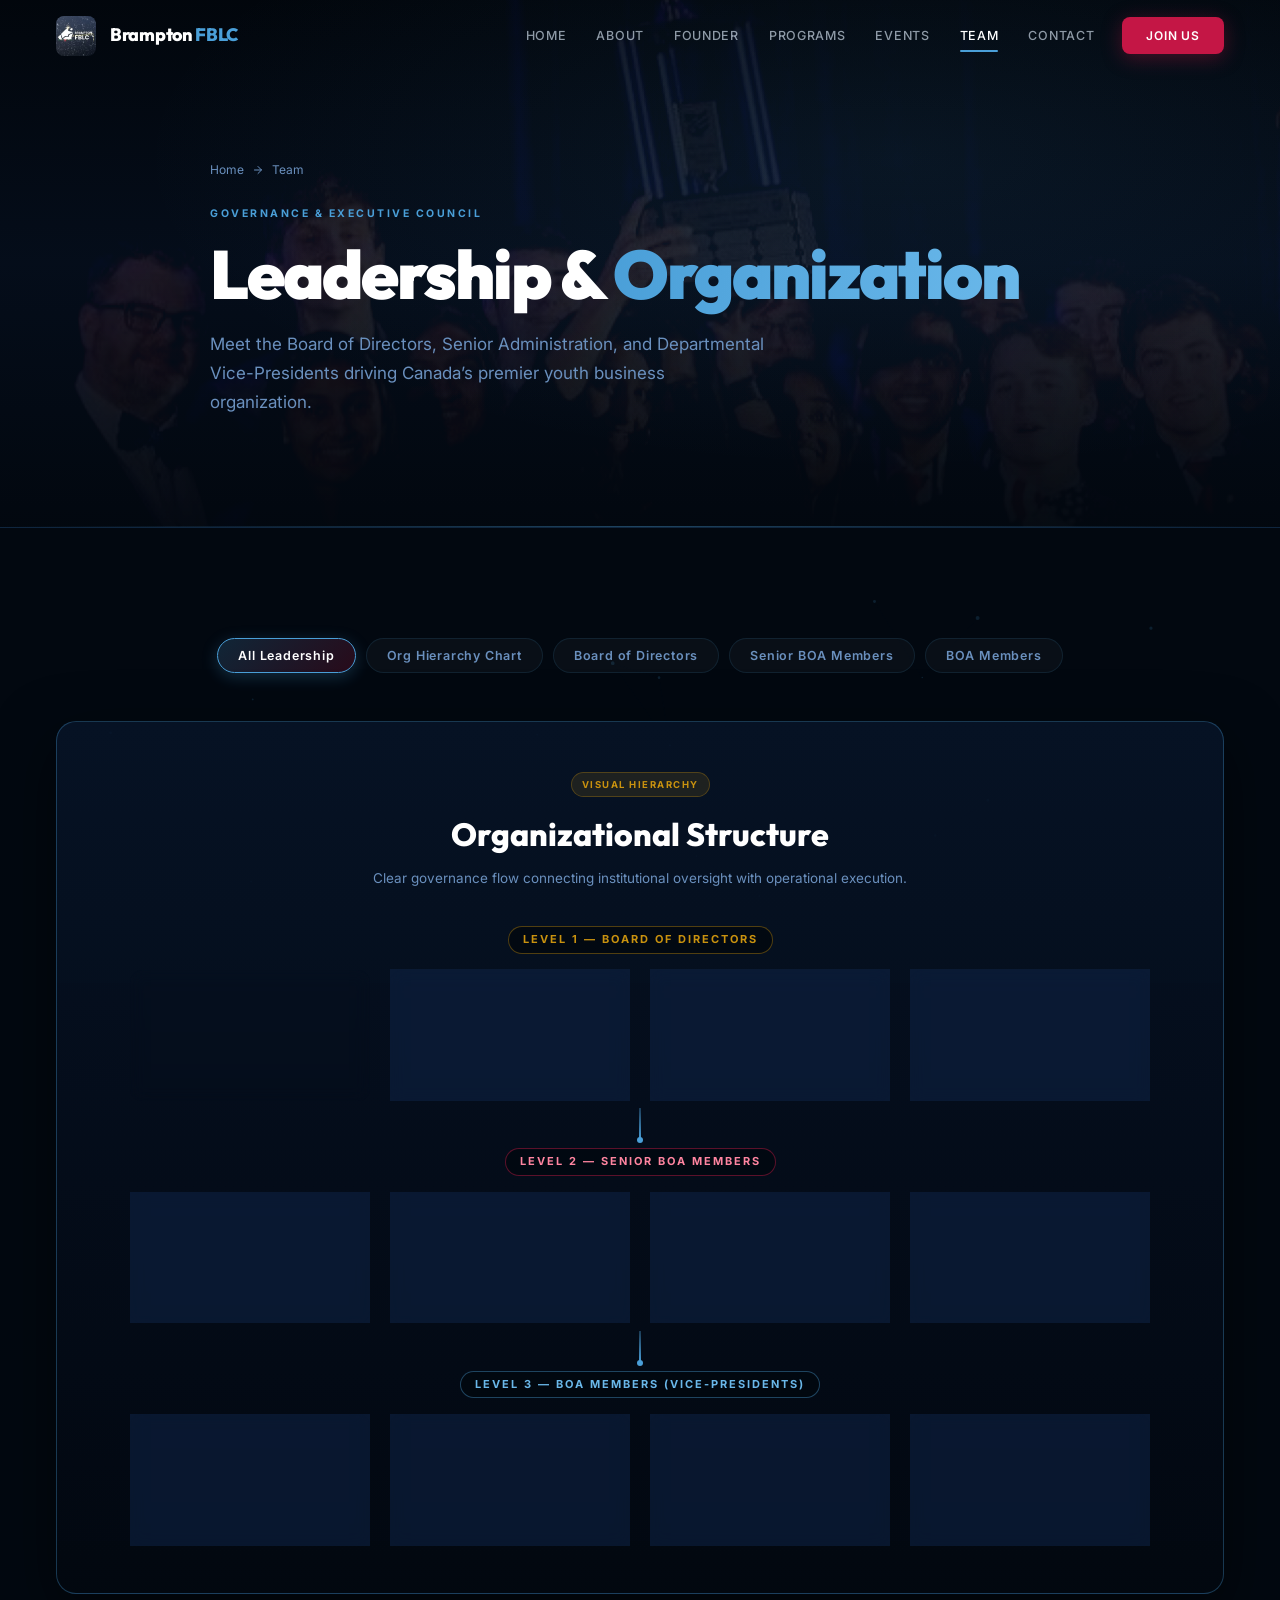
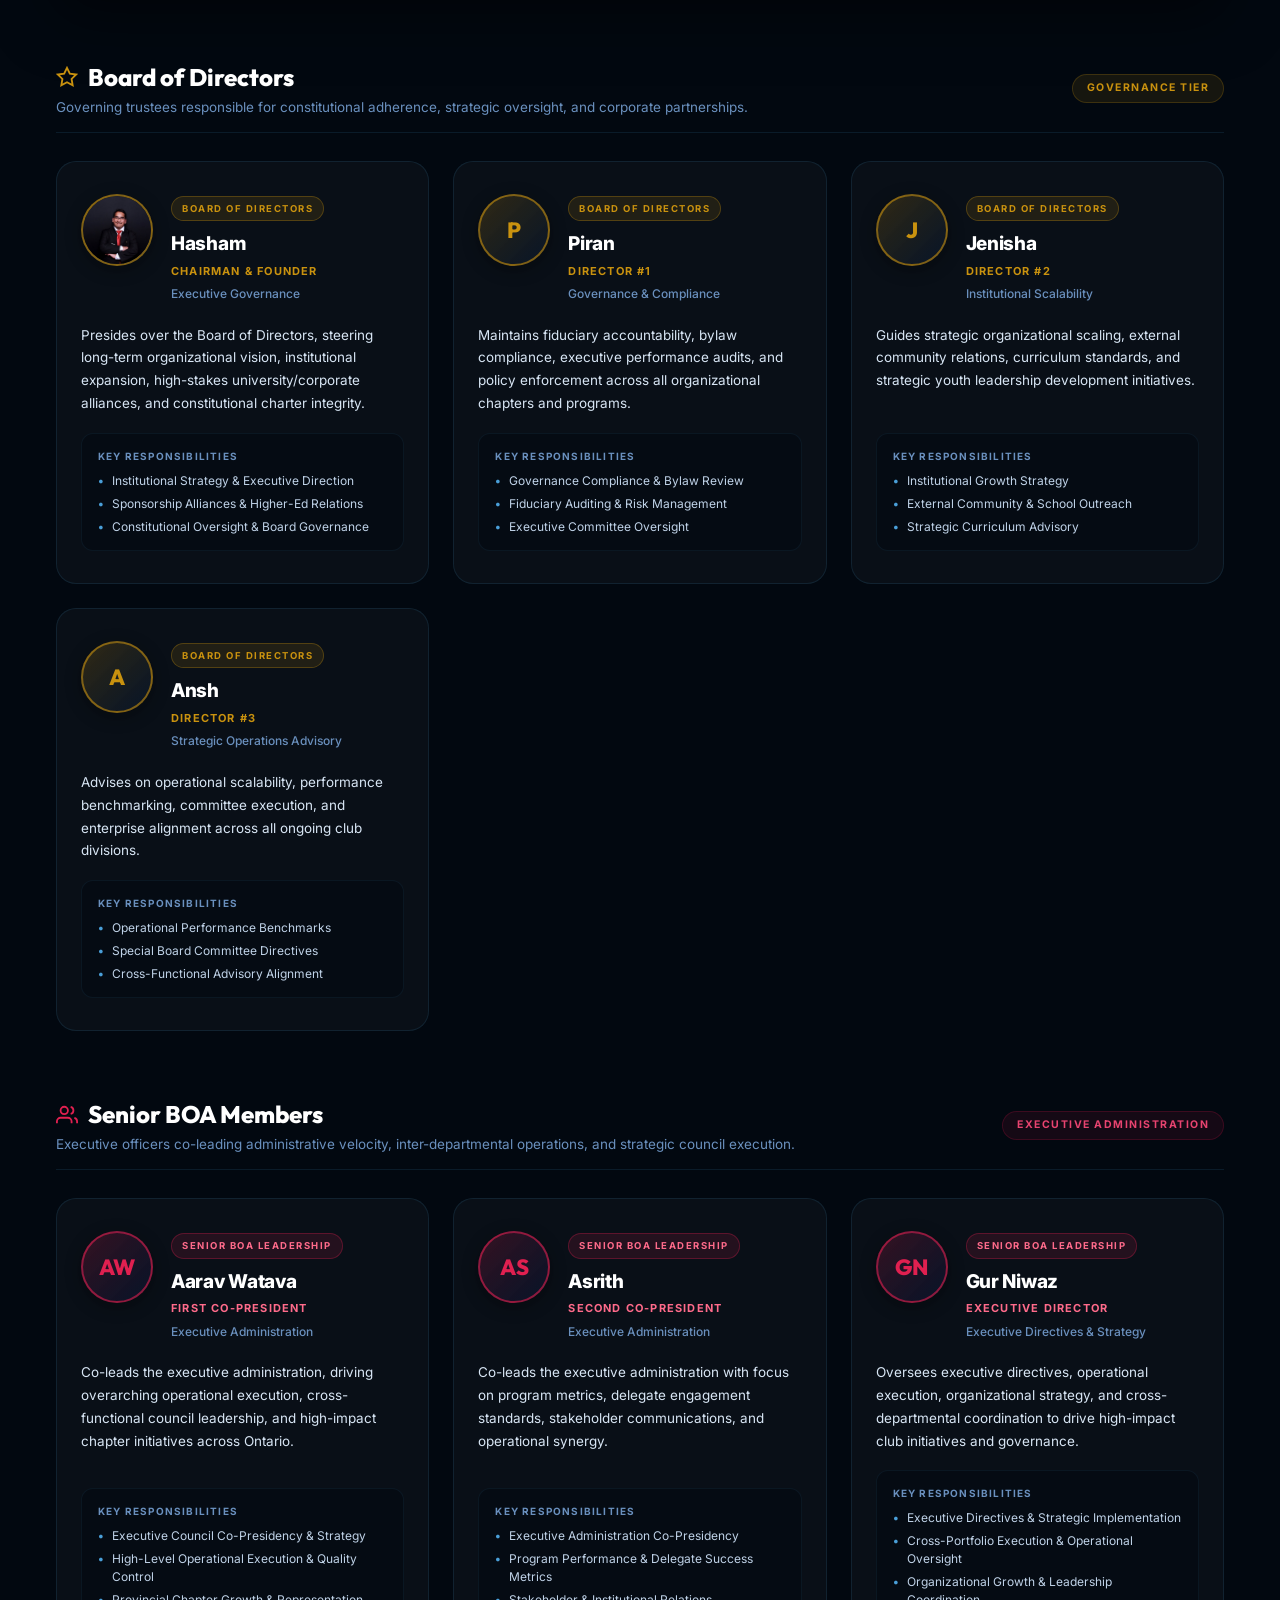
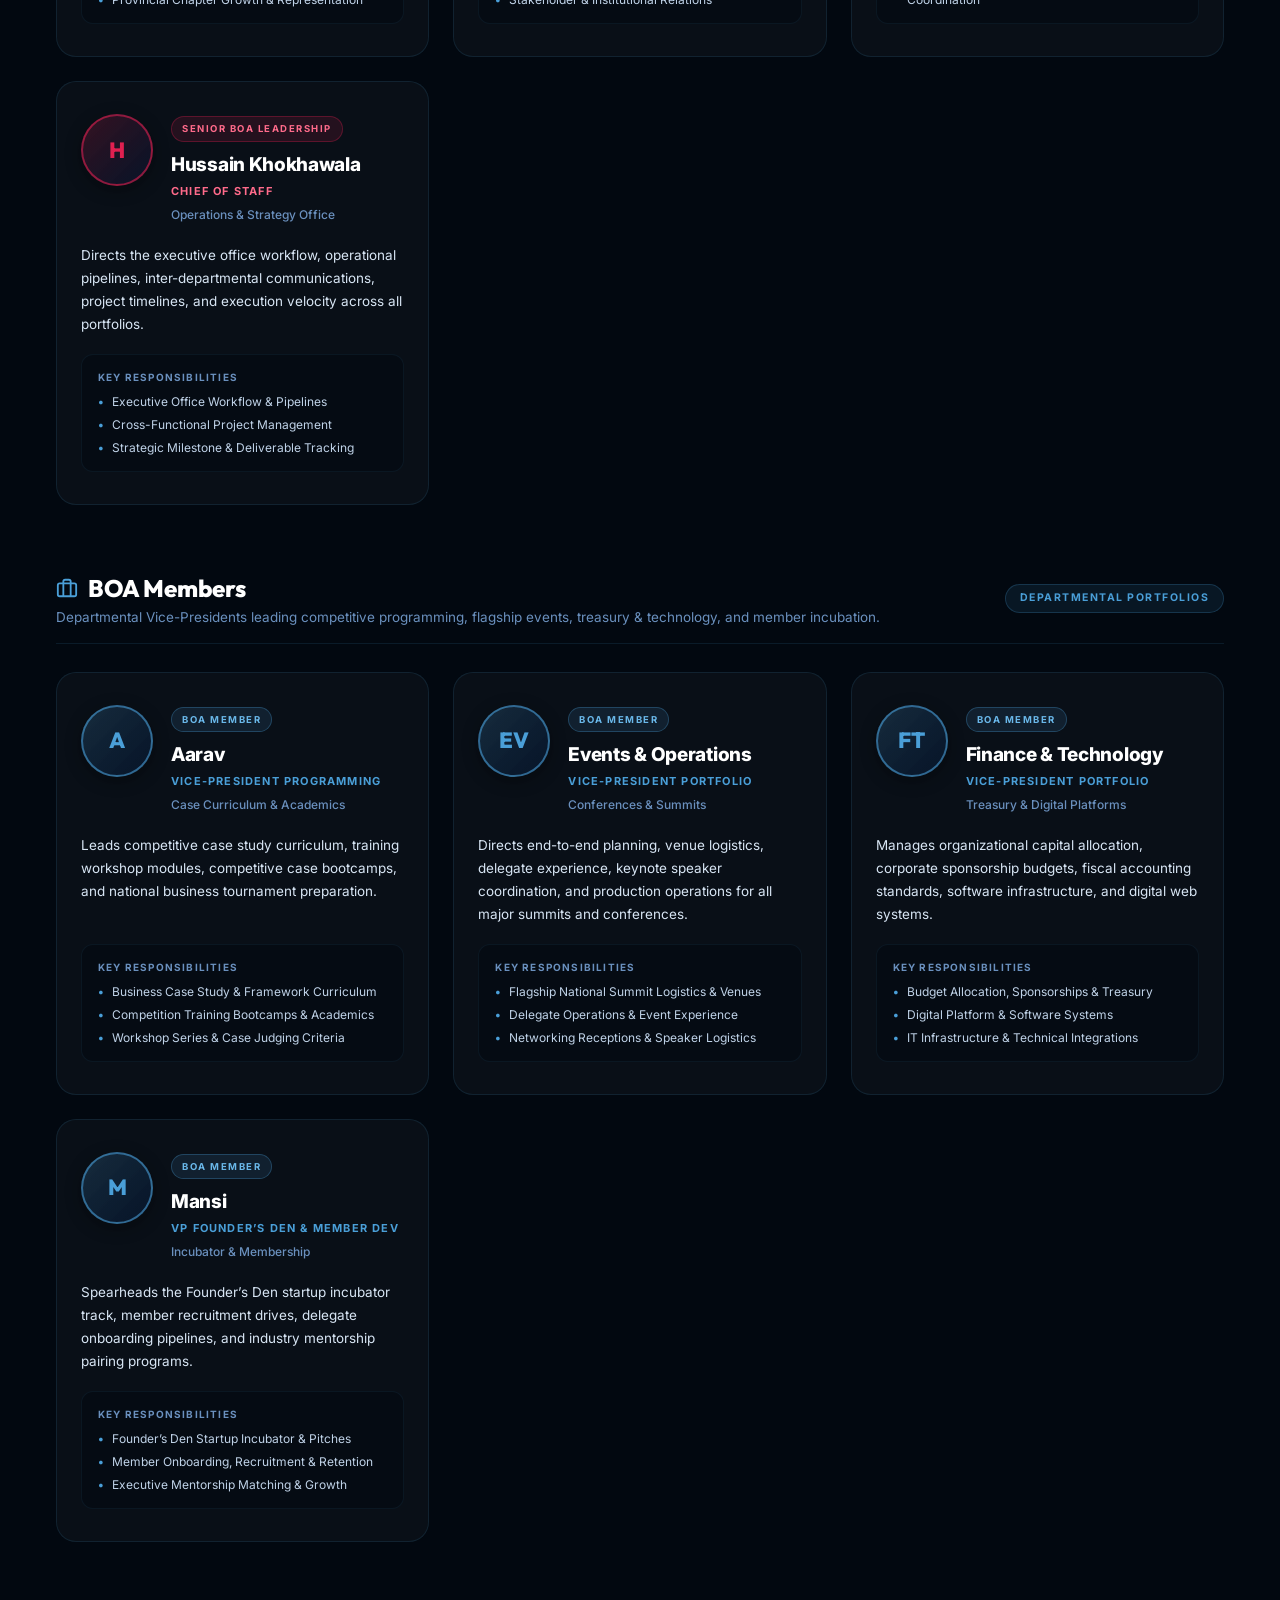
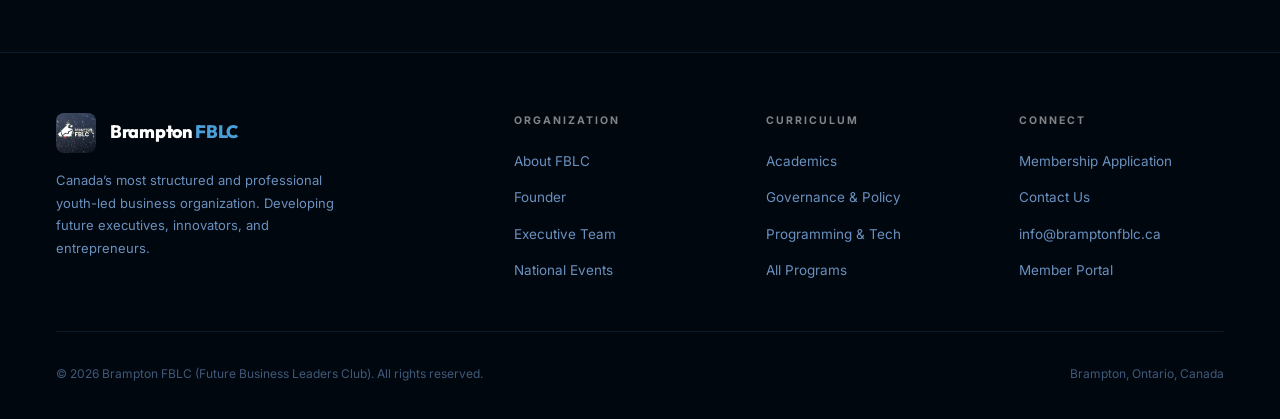
==== commit 4c5ce1f0: "Update team.html" ====
--- a/team.html
+++ b/team.html
@@ -1,14 +1,17 @@
 <!DOCTYPE html>
 <html lang="en">
+
 <head>
   <meta charset="UTF-8">
   <meta name="viewport" content="width=device-width, initial-scale=1.0">
   <title>Executive Leadership | Brampton FBLC</title>
-  <meta name="description" content="Brampton Future Business Leaders Club - Canada's most structured and professional youth-led business leadership organization.">
+  <meta name="description"
+    content="Brampton Future Business Leaders Club - Canada's most structured and professional youth-led business leadership organization.">
   <link rel="icon" type="image/png" href="images/logo.png">
   <link rel="shortcut icon" type="image/png" href="images/logo.png">
   <link rel="stylesheet" href="css/style.css">
 </head>
+
 <body class="pt-out">
 
   <!-- Page Transition Curtain -->
@@ -77,12 +80,17 @@
     <div class="page-hero-overlay"></div>
     <div class="container page-hero-inner">
       <div class="breadcrumb">
-        <a href="index.html">Home</a> <svg viewBox="0 0 24 24" fill="none" stroke="currentColor" stroke-width="2" stroke-linecap="round" stroke-linejoin="round"><line x1="5" y1="12" x2="19" y2="12"></line><polyline points="12 5 19 12 12 19"></polyline></svg> <span>Team</span>
+        <a href="index.html">Home</a> <svg viewBox="0 0 24 24" fill="none" stroke="currentColor" stroke-width="2"
+          stroke-linecap="round" stroke-linejoin="round">
+          <line x1="5" y1="12" x2="19" y2="12"></line>
+          <polyline points="12 5 19 12 12 19"></polyline>
+        </svg> <span>Team</span>
       </div>
       <span class="ph-tag">Governance & Executive Council</span>
       <h1 class="ph-title">Leadership & <span>Organization</span></h1>
       <p class="ph-desc">
-        Meet the Board of Directors, Senior Administration, and Departmental Vice-Presidents driving Canada’s premier youth business organization.
+        Meet the Board of Directors, Senior Administration, and Departmental Vice-Presidents driving Canada’s premier
+        youth business organization.
       </p>
     </div>
     <div class="ph-line"></div>
@@ -90,7 +98,7 @@
 
   <section class="section-pad">
     <div class="container">
-      
+
       <!-- Interactive Category Filter Bar -->
       <div class="team-filter-bar reveal d1">
         <button class="team-filter-btn active" data-filter="all">All Leadership</button>
@@ -106,7 +114,8 @@
       <div id="org-chart-section" class="org-chart-container reveal d2">
         <div class="org-chart-intro">
           <div class="team-tier-tag gold" style="margin-bottom: 12px;">Visual Hierarchy</div>
-          <h2 style="font-family: 'Outfit', sans-serif; font-size: clamp(22px, 3vw, 32px); font-weight: 800; color: #fff; margin-bottom: 8px;">
+          <h2
+            style="font-family: 'Outfit', sans-serif; font-size: clamp(22px, 3vw, 32px); font-weight: 800; color: #fff; margin-bottom: 8px;">
             Organizational Structure
           </h2>
           <p style="font-size: 13.5px; color: var(--muted);">
@@ -115,10 +124,11 @@
         </div>
 
         <div class="org-tree">
-          
+
           <!-- Level 1: Board of Directors -->
           <div class="org-tier">
-            <span class="org-tier-label" style="color: var(--gold); border-color: rgba(201, 146, 15, 0.4);">Level 1 — Board of Directors</span>
+            <span class="org-tier-label" style="color: var(--gold); border-color: rgba(201, 146, 15, 0.4);">Level 1 —
+              Board of Directors</span>
             <div class="org-row">
               <div class="org-node node-chairman">
                 <div class="org-node-avatar"><img src="images/hasham_ahmed.jpg" alt="Hasham Ahmed"></div>
@@ -148,7 +158,8 @@
 
           <!-- Level 2: Senior BOA Members -->
           <div class="org-tier">
-            <span class="org-tier-label" style="color: #ff85a1; border-color: rgba(224, 32, 80, 0.4);">Level 2 — Senior BOA Members</span>
+            <span class="org-tier-label" style="color: #ff85a1; border-color: rgba(224, 32, 80, 0.4);">Level 2 — Senior
+              BOA Members</span>
             <div class="org-row">
               <div class="org-node node-senior">
                 <div class="org-node-avatar" style="color: var(--red-2);">AW</div>
@@ -161,8 +172,13 @@
                 <div class="org-node-title">Second Co-President</div>
               </div>
               <div class="org-node node-senior">
+                <div class="org-node-avatar" style="color: var(--red-2);">GN</div>
+                <div class="org-node-name">Gur Niwaz</div>
+                <div class="org-node-title">Executive Director</div>
+              </div>
+              <div class="org-node node-senior">
                 <div class="org-node-avatar" style="color: var(--red-2);">H</div>
-                <div class="org-node-name">Hussain</div>
+                <div class="org-node-name">Hussain Khokhawala</div>
                 <div class="org-node-title">Chief of Staff</div>
               </div>
             </div>
@@ -173,7 +189,8 @@
 
           <!-- Level 3: BOA Members -->
           <div class="org-tier">
-            <span class="org-tier-label" style="color: var(--blue-2); border-color: rgba(74, 159, 216, 0.4);">Level 3 — BOA Members (Vice-Presidents)</span>
+            <span class="org-tier-label" style="color: var(--blue-2); border-color: rgba(74, 159, 216, 0.4);">Level 3 —
+              BOA Members (Vice-Presidents)</span>
             <div class="org-row">
               <div class="org-node">
                 <div class="org-node-avatar">A</div>
@@ -181,8 +198,8 @@
                 <div class="org-node-title">VP Programming</div>
               </div>
               <div class="org-node">
-                <div class="org-node-avatar">G</div>
-                <div class="org-node-name">Gurniwaz</div>
+                <div class="org-node-avatar">EV</div>
+                <div class="org-node-name">Open / Core</div>
                 <div class="org-node-title">VP Events</div>
               </div>
               <div class="org-node">
@@ -207,14 +224,20 @@
       <div id="bod-section" style="margin-bottom: 64px;">
         <div class="team-group-header reveal d1">
           <div>
-            <h3><svg width="22" height="22" viewBox="0 0 24 24" fill="none" stroke="currentColor" stroke-width="2" style="color: var(--gold);"><polygon points="12 2 15.09 8.26 22 9.27 17 14.14 18.18 21.02 12 17.77 5.82 21.02 7 14.14 2 9.27 8.91 8.26 12 2"></polygon></svg> Board of Directors</h3>
-            <p class="team-group-desc">Governing trustees responsible for constitutional adherence, strategic oversight, and corporate partnerships.</p>
+            <h3><svg width="22" height="22" viewBox="0 0 24 24" fill="none" stroke="currentColor" stroke-width="2"
+                style="color: var(--gold);">
+                <polygon
+                  points="12 2 15.09 8.26 22 9.27 17 14.14 18.18 21.02 12 17.77 5.82 21.02 7 14.14 2 9.27 8.91 8.26 12 2">
+                </polygon>
+              </svg> Board of Directors</h3>
+            <p class="team-group-desc">Governing trustees responsible for constitutional adherence, strategic oversight,
+              and corporate partnerships.</p>
           </div>
           <span class="badge badge-gold">Governance Tier</span>
         </div>
 
         <div style="display: grid; grid-template-columns: repeat(auto-fit, minmax(280px, 1fr)); gap: 24px;">
-          
+
           <!-- Chairman: Hasham -->
           <div class="card team-card reveal d1">
             <div class="team-card-top">
@@ -229,7 +252,8 @@
               </div>
             </div>
             <p class="t-bio">
-              Presides over the Board of Directors, steering long-term organizational vision, institutional expansion, high-stakes university/corporate alliances, and constitutional charter integrity.
+              Presides over the Board of Directors, steering long-term organizational vision, institutional expansion,
+              high-stakes university/corporate alliances, and constitutional charter integrity.
             </p>
             <div class="team-responsibilities">
               <h5>Key Responsibilities</h5>
@@ -253,7 +277,8 @@
               </div>
             </div>
             <p class="t-bio">
-              Maintains fiduciary accountability, bylaw compliance, executive performance audits, and policy enforcement across all organizational chapters and programs.
+              Maintains fiduciary accountability, bylaw compliance, executive performance audits, and policy enforcement
+              across all organizational chapters and programs.
             </p>
             <div class="team-responsibilities">
               <h5>Key Responsibilities</h5>
@@ -277,7 +302,8 @@
               </div>
             </div>
             <p class="t-bio">
-              Guides strategic organizational scaling, external community relations, curriculum standards, and strategic youth leadership development initiatives.
+              Guides strategic organizational scaling, external community relations, curriculum standards, and strategic
+              youth leadership development initiatives.
             </p>
             <div class="team-responsibilities">
               <h5>Key Responsibilities</h5>
@@ -301,7 +327,8 @@
               </div>
             </div>
             <p class="t-bio">
-              Advises on operational scalability, performance benchmarking, committee execution, and enterprise alignment across all ongoing club divisions.
+              Advises on operational scalability, performance benchmarking, committee execution, and enterprise
+              alignment across all ongoing club divisions.
             </p>
             <div class="team-responsibilities">
               <h5>Key Responsibilities</h5>
@@ -322,14 +349,21 @@
       <div id="sr-boa-section" style="margin-bottom: 64px;">
         <div class="team-group-header reveal d1">
           <div>
-            <h3><svg width="22" height="22" viewBox="0 0 24 24" fill="none" stroke="currentColor" stroke-width="2" style="color: var(--red-2);"><path d="M17 21v-2a4 4 0 0 0-4-4H5a4 4 0 0 0-4 4v2"></path><circle cx="9" cy="7" r="4"></circle><path d="M23 21v-2a4 4 0 0 0-3-3.87"></path><path d="M16 3.13a4 4 0 0 1 0 7.75"></path></svg> Senior BOA Members</h3>
-            <p class="team-group-desc">Executive officers co-leading administrative velocity, inter-departmental operations, and strategic council execution.</p>
+            <h3><svg width="22" height="22" viewBox="0 0 24 24" fill="none" stroke="currentColor" stroke-width="2"
+                style="color: var(--red-2);">
+                <path d="M17 21v-2a4 4 0 0 0-4-4H5a4 4 0 0 0-4 4v2"></path>
+                <circle cx="9" cy="7" r="4"></circle>
+                <path d="M23 21v-2a4 4 0 0 0-3-3.87"></path>
+                <path d="M16 3.13a4 4 0 0 1 0 7.75"></path>
+              </svg> Senior BOA Members</h3>
+            <p class="team-group-desc">Executive officers co-leading administrative velocity, inter-departmental
+              operations, and strategic council execution.</p>
           </div>
           <span class="badge badge-red">Executive Administration</span>
         </div>
 
         <div style="display: grid; grid-template-columns: repeat(auto-fit, minmax(320px, 1fr)); gap: 24px;">
-          
+
           <!-- First Co-President: Aarav Watava -->
           <div class="card team-card reveal d1">
             <div class="team-card-top">
@@ -342,7 +376,8 @@
               </div>
             </div>
             <p class="t-bio">
-              Co-leads the executive administration, driving overarching operational execution, cross-functional council leadership, and high-impact chapter initiatives across Ontario.
+              Co-leads the executive administration, driving overarching operational execution, cross-functional council
+              leadership, and high-impact chapter initiatives across Ontario.
             </p>
             <div class="team-responsibilities">
               <h5>Key Responsibilities</h5>
@@ -366,7 +401,8 @@
               </div>
             </div>
             <p class="t-bio">
-              Co-leads the executive administration with focus on program metrics, delegate engagement standards, stakeholder communications, and operational synergy.
+              Co-leads the executive administration with focus on program metrics, delegate engagement standards,
+              stakeholder communications, and operational synergy.
             </p>
             <div class="team-responsibilities">
               <h5>Key Responsibilities</h5>
@@ -378,19 +414,45 @@
             </div>
           </div>
 
+          <!-- Executive Director: Gur Niwaz -->
+          <div class="card team-card reveal d3">
+            <div class="team-card-top">
+              <div class="team-avatar avatar-red">GN</div>
+              <div class="team-header-info">
+                <span class="team-tier-tag red">Senior BOA Leadership</span>
+                <h4>Gur Niwaz</h4>
+                <div class="t-role" style="color: #ff6b8b;">Executive Director</div>
+                <div class="t-dept">Executive Directives & Strategy</div>
+              </div>
+            </div>
+            <p class="t-bio">
+              Oversees executive directives, operational execution, organizational strategy, and cross-departmental
+              coordination to drive high-impact club initiatives and governance.
+            </p>
+            <div class="team-responsibilities">
+              <h5>Key Responsibilities</h5>
+              <ul>
+                <li>Executive Directives & Strategic Implementation</li>
+                <li>Cross-Portfolio Execution & Operational Oversight</li>
+                <li>Organizational Growth & Leadership Coordination</li>
+              </ul>
+            </div>
+          </div>
+
           <!-- Chief of Staff: Hussain -->
-          <div class="card team-card reveal d3">
+          <div class="card team-card reveal d4">
             <div class="team-card-top">
               <div class="team-avatar avatar-red">H</div>
               <div class="team-header-info">
                 <span class="team-tier-tag red">Senior BOA Leadership</span>
-                <h4>Hussain</h4>
+                <h4>Hussain Khokhawala</h4>
                 <div class="t-role" style="color: #ff6b8b;">Chief of Staff</div>
                 <div class="t-dept">Operations & Strategy Office</div>
               </div>
             </div>
             <p class="t-bio">
-              Directs the executive office workflow, operational pipelines, inter-departmental communications, project timelines, and execution velocity across all portfolios.
+              Directs the executive office workflow, operational pipelines, inter-departmental communications, project
+              timelines, and execution velocity across all portfolios.
             </p>
             <div class="team-responsibilities">
               <h5>Key Responsibilities</h5>
@@ -411,14 +473,19 @@
       <div id="boa-section">
         <div class="team-group-header reveal d1">
           <div>
-            <h3><svg width="22" height="22" viewBox="0 0 24 24" fill="none" stroke="currentColor" stroke-width="2" style="color: var(--blue);"><rect x="2" y="7" width="20" height="14" rx="2" ry="2"></rect><path d="M16 21V5a2 2 0 0 0-2-2h-4a2 2 0 0 0-2 2v16"></path></svg> BOA Members</h3>
-            <p class="team-group-desc">Departmental Vice-Presidents leading competitive programming, flagship events, treasury & technology, and member incubation.</p>
+            <h3><svg width="22" height="22" viewBox="0 0 24 24" fill="none" stroke="currentColor" stroke-width="2"
+                style="color: var(--blue);">
+                <rect x="2" y="7" width="20" height="14" rx="2" ry="2"></rect>
+                <path d="M16 21V5a2 2 0 0 0-2-2h-4a2 2 0 0 0-2 2v16"></path>
+              </svg> BOA Members</h3>
+            <p class="team-group-desc">Departmental Vice-Presidents leading competitive programming, flagship events,
+              treasury & technology, and member incubation.</p>
           </div>
           <span class="badge badge-blue">Departmental Portfolios</span>
         </div>
 
         <div style="display: grid; grid-template-columns: repeat(auto-fit, minmax(280px, 1fr)); gap: 24px;">
-          
+
           <!-- VP Programming: Aarav -->
           <div class="card team-card reveal d1">
             <div class="team-card-top">
@@ -431,7 +498,8 @@
               </div>
             </div>
             <p class="t-bio">
-              Leads competitive case study curriculum, training workshop modules, competitive case bootcamps, and national business tournament preparation.
+              Leads competitive case study curriculum, training workshop modules, competitive case bootcamps, and
+              national business tournament preparation.
             </p>
             <div class="team-responsibilities">
               <h5>Key Responsibilities</h5>
@@ -443,19 +511,20 @@
             </div>
           </div>
 
-          <!-- VP Events: Gurniwaz -->
+          <!-- VP Events -->
           <div class="card team-card reveal d2">
             <div class="team-card-top">
-              <div class="team-avatar avatar-blue">G</div>
+              <div class="team-avatar avatar-blue">EV</div>
               <div class="team-header-info">
                 <span class="team-tier-tag blue">BOA Member</span>
-                <h4>Gurniwaz</h4>
-                <div class="t-role">Vice-President Events</div>
+                <h4>Events & Operations</h4>
+                <div class="t-role">Vice-President Portfolio</div>
                 <div class="t-dept">Conferences & Summits</div>
               </div>
             </div>
             <p class="t-bio">
-              Directs end-to-end planning, venue logistics, delegate experience, keynote speaker coordination, and production operations for all major summits and conferences.
+              Directs end-to-end planning, venue logistics, delegate experience, keynote speaker coordination, and
+              production operations for all major summits and conferences.
             </p>
             <div class="team-responsibilities">
               <h5>Key Responsibilities</h5>
@@ -479,7 +548,8 @@
               </div>
             </div>
             <p class="t-bio">
-              Manages organizational capital allocation, corporate sponsorship budgets, fiscal accounting standards, software infrastructure, and digital web systems.
+              Manages organizational capital allocation, corporate sponsorship budgets, fiscal accounting standards,
+              software infrastructure, and digital web systems.
             </p>
             <div class="team-responsibilities">
               <h5>Key Responsibilities</h5>
@@ -503,7 +573,8 @@
               </div>
             </div>
             <p class="t-bio">
-              Spearheads the Founder’s Den startup incubator track, member recruitment drives, delegate onboarding pipelines, and industry mentorship pairing programs.
+              Spearheads the Founder’s Den startup incubator track, member recruitment drives, delegate onboarding
+              pipelines, and industry mentorship pairing programs.
             </p>
             <div class="team-responsibilities">
               <h5>Key Responsibilities</h5>
@@ -531,7 +602,8 @@
           </div>
           <div class="nav-logo-text">Brampton <em>FBLC</em></div>
         </a>
-        <p>Canada’s most structured and professional youth-led business organization. Developing future executives, innovators, and entrepreneurs.</p>
+        <p>Canada’s most structured and professional youth-led business organization. Developing future executives,
+          innovators, and entrepreneurs.</p>
       </div>
 
       <div class="ft-col">
@@ -573,4 +645,5 @@
 
   <script src="js/main.js"></script>
 </body>
+
 </html>
